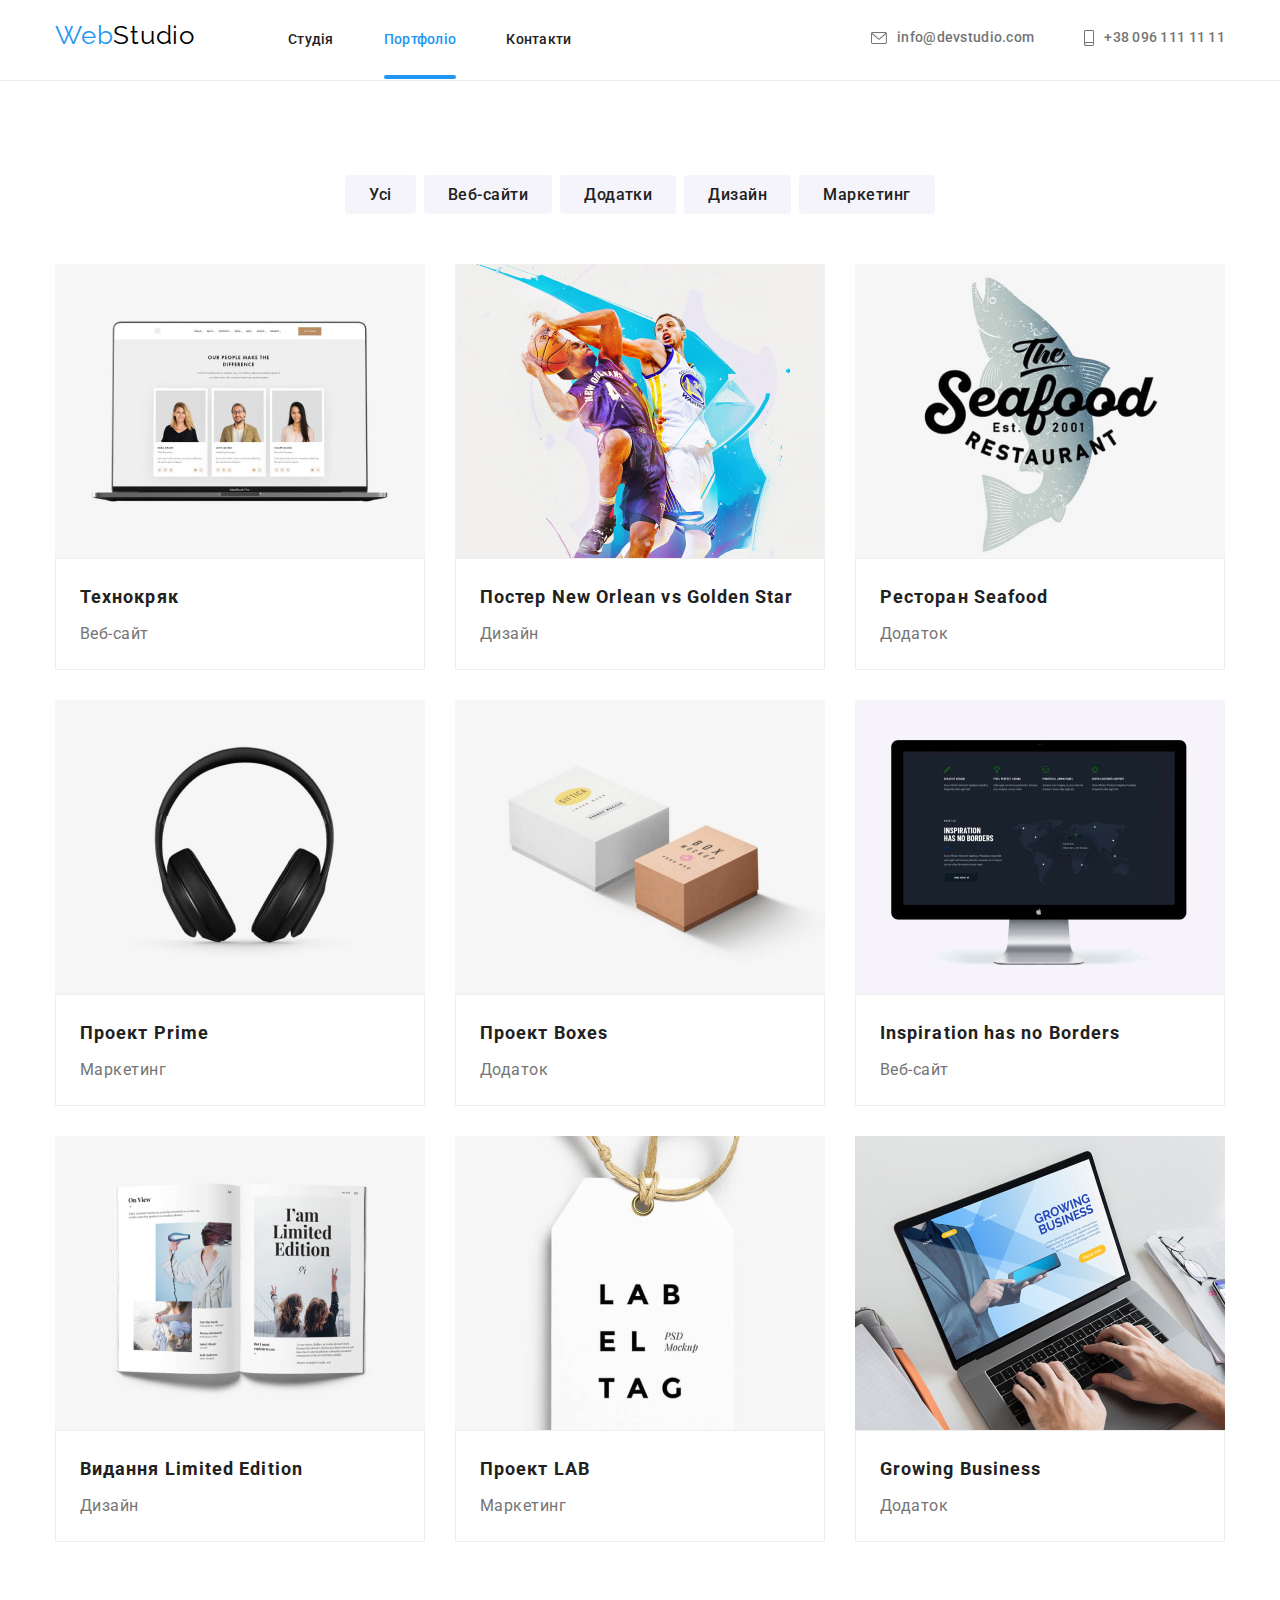
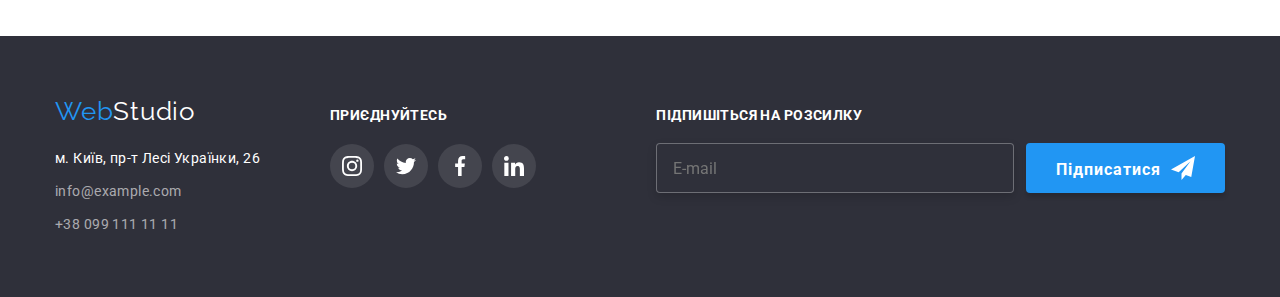
==== portfolio.html @ 4027544b "Added files" ====
<!DOCTYPE html>
<html lang="ru">
  <head>
    <meta charset="UTF-8" />
    <meta http-equiv="X-UA-Compatible" content="IE=edge" />
    <meta name="viewport" content="width=device-width, initial-scale=1.0" />
    <title>WebStudio</title>
    <link rel="preconnect" href="https://fonts.googleapis.com" />
    <link rel="preconnect" href="https://fonts.gstatic.com" crossorigin />
    <link
      href="https://fonts.googleapis.com/css2?family=Raleway:wght@700&family=Roboto:wght@400;500;700;900&display=swap"
      rel="stylesheet"
    />
    <link
      rel="stylesheet"
      href="https://cdnjs.cloudflare.com/ajax/libs/modern-normalize/1.1.0/modern-normalize.min.css"
    />
    <link rel="stylesheet" href="./css/styles.css" />
  </head>
  <body>
    <!-- Header-->
    <header class="header">
      <div class="container header-container">
        <nav class="nav">
          <a class="logo" lang="en" href="./index.html"
            ><span class="logo-accent">Web</span>Studio</a
          >
          <ul class="list nav-list">
            <li class="item">
              <a class="nav-link" href="./index.html">Студія</a>
            </li>
            <li class="item">
              <a
                class="nav-link current"
                href="./portfolio.html"
                title="Портфоліо"
                >Портфоліо</a
              >
            </li>
            <li class="item"><a class="nav-link" href="">Контакти</a></li>
          </ul>
          <ul class="list header-list">
            <li class="mail-item">
              <a class="mail-link" lang="en" href="mailto:info@devstudio.com">
                <svg class="mail-link-item" width="16" height="12">
                  <use href="./images/icons.svg#envelope"></use>
                </svg>
                info@devstudio.com</a
              >
            </li>
            <li class="item">
              <a class="tel-link" href="tel:+380961111111"
                ><svg class="tel-link-item" width="10" height="16">
                  <use href="./images/icons.svg#phone"></use>
                </svg>
                +38 096 111 11 11</a
              >
            </li>
          </ul>
        </nav>
      </div>
    </header>

    <!--Portfolio-->
    <main class="main">
      <h1 class="main-title visually-hidden">Портфоліо</h1>
      <section class="filter">
        <div class="container filter-buttons-container">
          <h2 class="filter-title visually-hidden">Фільтр</h2>
          <ul class="list filter-btn-list">
            <li class="filter-btn-item">
              <button class="filter-btn" type="button">Усі</button>
            </li>
            <li class="filter-btn-item">
              <button class="filter-btn" type="button">Веб-сайти</button>
            </li>
            <li class="filter-btn-item">
              <button class="filter-btn" type="button">Додатки</button>
            </li>
            <li class="filter-btn-item">
              <button class="filter-btn" type="button">Дизайн</button>
            </li>
            <li class="filter-btn-item">
              <button class="filter-btn" type="button">Маркетинг</button>
            </li>
          </ul>
        </div>
        <div class="container filter-items-container">
          <ul class="list filter-list">
            <li class="filter-item">
              <div class="filter-item-wrapper">
                <img
                  class="filter-img"
                  src="./images/portfolio-page/1-techno-crack.jpg"
                  alt="Технокряк-вебсайт"
                  width="370"
                  height="294">
                </img>
                <div class="filter-overlay">
                  <p class="filter-overlay-text">
                    Ресурс пропонує комплексні пропозиції з різним рівнем
                    функціоналу та сервісів. Все це дозволить відвідувачу
                    отримати вичерпні відомості про компанію чи приватну особу.
                  </p>
                </div>
              </div>
              <div class="poster-text">
                <h3 class="filter-item-title">Технокряк</h3>
                <p class="filter-text">Веб-сайт</p>
              </div>
            </li>
            <li class="filter-item">
              <div class="filter-item-wrapper">
              <img
                class="filter-img"
                src="./images/portfolio-page/2-basketball.jpg"
                alt="Постер баскетбол"
                width="370"
                height="294"
              />
               <div class="filter-overlay">
                  <p class="filter-overlay-text">
                    Ресурс пропонує комплексні пропозиції з різним рівнем
                    функціоналу та сервісів. Все це дозволить відвідувачу
                    отримати вичерпні відомості про компанію чи приватну особу.
                  </p>
                </div>
              </div>
              <div class="poster-text">
                <h3 class="filter-item-title">
                  Постер New Orlean vs Golden Star
                </h3>
                <p class="filter-text">Дизайн</p>
              </div>
            </li>
            <li class="filter-item"><div class="filter-item-wrapper">
              <img
                class="filter-img"
                src="./images/portfolio-page/3-seafood.jpg"
                alt="Логотип ресторану"
                width="370"
                height="294"
              />
 <div class="filter-overlay">
                  <p class="filter-overlay-text">
                    Ресурс пропонує комплексні пропозиції з різним рівнем
                    функціоналу та сервісів. Все це дозволить відвідувачу
                    отримати вичерпні відомості про компанію чи приватну особу.
                  </p>
                </div>
              </div>
              <div class="poster-text">
                <h3 class="filter-item-title">Ресторан Seafood</h3>
                <p class="filter-text">Додаток</p>
              </div>
            </li>
            <li class="filter-item"><div class="filter-item-wrapper">
              <img
                class="filter-img"
                src="./images/portfolio-page/4-headphones.jpg"
                alt="Маркетинговий проект Прайм"
                width="370"
                height="294"
              />
 <div class="filter-overlay">
                  <p class="filter-overlay-text">
                    Ресурс пропонує комплексні пропозиції з різним рівнем
                    функціоналу та сервісів. Все це дозволить відвідувачу
                    отримати вичерпні відомості про компанію чи приватну особу.
                  </p>
                </div>
              </div>
              <div class="poster-text">
                <h3 class="filter-item-title">Проект Prime</h3>
                <p class="filter-text">Маркетинг</p>
              </div>
            </li>
            <li class="filter-item"><div class="filter-item-wrapper">
              <img
                class="filter-img"
                src="./images/portfolio-page/5-boxes.jpg"
                alt="Проект Boxes"
                width="370"
                height="294"
              />
 <div class="filter-overlay">
                  <p class="filter-overlay-text">
                    Ресурс пропонує комплексні пропозиції з різним рівнем
                    функціоналу та сервісів. Все це дозволить відвідувачу
                    отримати вичерпні відомості про компанію чи приватну особу.
                  </p>
                </div>
              </div>
              <div class="poster-text">
                <h3 class="filter-item-title">Проект Boxes</h3>
                <p class="filter-text">Додаток</p>
              </div>
            </li>
            <li class="filter-item"><div class="filter-item-wrapper">
              <img
                class="filter-img"
                src="./images/portfolio-page/6-monitor.jpg"
                alt="Натхнення не має меж"
                width="370"
                height="294"
              />
 <div class="filter-overlay">
                  <p class="filter-overlay-text">
                    Ресурс пропонує комплексні пропозиції з різним рівнем
                    функціоналу та сервісів. Все це дозволить відвідувачу
                    отримати вичерпні відомості про компанію чи приватну особу.
                  </p>
                </div>
              </div>
              <div class="poster-text">
                <h3 class="filter-item-title">Inspiration has no Borders</h3>
                <p class="filter-text">Веб-сайт</p>
              </div>
            </li>
            <li class="filter-item"><div class="filter-item-wrapper">
              <img
                class="filter-img"
                src="./images/portfolio-page/7-book.jpg"
                alt="Видання Limited Edition"
                width="370"
                height="294"
              />
 <div class="filter-overlay">
                  <p class="filter-overlay-text">
                    Ресурс пропонує комплексні пропозиції з різним рівнем
                    функціоналу та сервісів. Все це дозволить відвідувачу
                    отримати вичерпні відомості про компанію чи приватну особу.
                  </p>
                </div>
              </div>
              <div class="poster-text">
                <h3 class="filter-item-title">Видання Limited Edition</h3>
                <p class="filter-text">Дизайн</p>
              </div>
            </li>
            <li class="filter-item"><div class="filter-item-wrapper">
              <img
                class="filter-img"
                src="./images/portfolio-page/8-lab.jpg"
                alt="Проект LAB"
                width="370"
                height="294"
              /><div class="filter-overlay">
                  <p class="filter-overlay-text">
                    Ресурс пропонує комплексні пропозиції з різним рівнем
                    функціоналу та сервісів. Все це дозволить відвідувачу
                    отримати вичерпні відомості про компанію чи приватну особу.
                  </p>
                </div>
              </div>
              <div class="poster-text">
                <h3 class="filter-item-title">Проект LAB</h3>
                <p class="filter-text">Маркетинг</p>
              </div>
            </li>
            <li class="filter-item"><div class="filter-item-wrapper">
              <img
                class="filter-img"
                src="./images/portfolio-page/9-laptop.jpg"
                alt="Додаток для розширення бізнесу"
                width="370"
                height="294"
              />
               <div class="filter-overlay">
                  <p class="filter-overlay-text">
                    Ресурс пропонує комплексні пропозиції з різним рівнем
                    функціоналу та сервісів. Все це дозволить відвідувачу
                    отримати вичерпні відомості про компанію чи приватну особу.
                  </p>
                </div>
              </div>
              <div class="poster-text">
                <h3 class="filter-item-title">Growing Business</h3>
                <p class="filter-text">Додаток</p>
              </div>
            </li>
          </ul>
        </div>
      </section>
    </main>

    <!--Footer-->
    <footer class="footer">
      <div class="container footer-container">
        <div class="footer-contacts">
          <a class="footer-logo" lang="en" href="./index.html"
            ><span class="footer-logo-accent">Web</span>Studio</a
          >
          <address class="footer-address">
            <ul class="list footer-list">
              <li class="footer-item">
                <a
                  class="footer-address-link"
                  href="https://goo.gl/maps/jKXVgSbBTKe5Grf27"
                  target="_blank"
                  >м. Київ, пр-т Лесі Українки, 26</a
                >
              </li>
              <li class="footer-item">
                <a
                  class="footer-mail-link"
                  lang="en"
                  href="mailto:info@example.com"
                  >info@example.com</a
                >
              </li>
              <li class="footer-item">
                <a class="footer-tel-link" href="tel:+380991111111"
                  >+38 099 111 11 11</a
                >
              </li>
            </ul>
          </address>
        </div>
        <div class="footer-icon-section">
          <h2 class="footer-icon-title">Приєднуйтесь</h2>
          <ul class="footer-icon-list">
            <li class="footer-icon-item">
              <a class="footer-icon-link" href="">
                <svg class="footer-icon" width="20" height="20">
                  <use href="./images/icons.svg#instagram"></use>
                </svg>
              </a>
            </li>
            <li class="footer-icon-item">
              <a class="footer-icon-link" href="">
                <svg class="footer-icon" width="20" height="20">
                  <use href="./images/icons.svg#twitter"></use>
                </svg>
              </a>
            </li>
            <li class="footer-icon-item">
              <a class="footer-icon-link" href="">
                <svg class="footer-icon" width="20" height="20">
                  <use href="./images/icons.svg#facebook"></use>
                </svg>
              </a>
            </li>
            <li class="footer-icon-item">
              <a class="footer-icon-link" href="">
                <svg class="footer-icon" width="20" height="20">
                  <use href="./images/icons.svg#linkedin"></use>
                </svg>
              </a>
            </li>
          </ul>
        </div>
        <div class="footer-subscription">
          <h2 class="footer-subscription-title">Підпишіться на розсилку</h2>
          <div class="footer-subscription-form">
            <label class="footer-subscription-label" for="user-email"></label>
            <input class="footer-subscription-input" type="email" name="user-email" id="user-email" placeholder="E-mail"/>
            <button class="footer-subscription-button" type="submit">Підписатися
              <svg class="footer-subscription-icon" width="24" height="24">
              <use href="./images/icons.svg#icon-send"/></svg>
            </button>
          </div>
        </div>
      </div>
    </footer>
  </body>
</html>
---- css/styles.css ----
/* Font-family: 'Roboto', 'Raleway', sans-serif. */

/* Colors
#2196F3 - Accent color (Blue);
#FFFFFF - White color;
#212121 - Black color;
#757575 - Main text (Light grey);
#E5E5E5 - Main Backgroung (White);
#2F303A - Secondary Background (Dark grey).
*/
:root {
  /* Fonts */
  --main-font: "Roboto", sans-serif;
  --secondary-font: "Raleway", sans-serif;
  /* Text colors */
  --main-text-color: #757575;
  --title-color: #212121;
  --accent-color: #2196f3;
  --white: #ffffff;
  --black: #000000;
  --border-color: #ececec;
  --icon-color: #AFB1B8;
  /* Background colors */
  --first-bg-color: #f5f4fa;
  --second-bg-color: #2f303a;
  --hero-bg-color: #C4C4C4;
  /* Animation */
  --main-animation: 250ms cubic-bezier(0.4, 0, 0.2, 1);
}
body {
  font-family: var(--main-font);
  font-size: 14px;
  line-height: 1.71;
  letter-spacing: 0.03em;
  color: var(--main-text-color);
  background-color: var(--white);
}
h1,
h2,
h3,
p,
ul {
  margin-top: 0;
  margin-bottom: 0;
  padding-left: 0;
}
.list {
  padding-left: 0;
  margin-top: 0;
  margin-top: 0;
  list-style: none;
}
.container {
  width: 1200px;
  align-items: center;
  padding-left: 15px;
  padding-right: 15px;
  margin-left: auto;
  margin-right: auto;
}
.visually-hidden {
  position: absolute;
  width: 1px;
  height: 1px;
  margin: -1px;
  border: 0;
  padding: 0;
  white-space: nowrap;
  clip: rect(0 0 0 0);
  overflow: hidden;
}

/* Header */
.header {
  background-color: var(--white);
  border-bottom: 1px solid var(--border-color);
}
.nav {
  display: flex;
  align-items: baseline;
}
.logo {
  margin-right: 93px;
  font-family: var(--secondary-font);
  font-size: 26px;
  line-height: 1.19;
  letter-spacing: 0.03em;
  text-decoration: none;
  color: var(--black);
}
.logo-accent {
  color: var(--accent-color);
}
.nav-list {
  display: flex;
}
.nav-list .item {
  margin-right: 50px;
  padding-top: 32px;
  padding-bottom: 32px;
}
.nav-list .item:last-child {
  margin-right: 0;
}
.nav .item {
  font-weight: 500;
  font-size: 14px;
  line-height: 1.14;
  letter-spacing: 0.02em;
}
.nav-link {
  text-decoration: none;
  color: var(--title-color);
  transition: var(--main-animation);
}
.nav-link[title] {
  color: var(--accent-color);
  text-decoration: none;
}
.nav-link:hover,
.nav-link:focus {
  color: var(--accent-color);
}
.nav-link.current {
  position: relative;
}
.nav-link.current::after {
  content: "";
  display: block;
  width: 100%;
  height: 4px;
  border-radius: 2px;
  bottom: -32px;
  background: currentColor;
  position: absolute;
}
.header-list {
  display: flex;
  margin-left: auto;
  font-weight: 500;
  font-size: 14px;
  line-height: 1.14;
  letter-spacing: 0.02em;
}
.header-list .mail-item {
  margin-right: 50px;
}
.header-list .item:last-child {
  margin-right: 0;
}
.list .header-list {
  display: flex;
  align-items: center;
}
.mail-link,
.tel-link {
  display: flex;
  align-items: center;
  text-decoration: none;
  color: var(--main-text-color);
  transition: var(--main-animation);
}
.mail-link-item,
.tel-link-item {
  margin-right: 10px;
  fill: currentColor;
}
.mail-link:hover,
.tel-link:hover,
.mail-link:focus,
.tel-link:focus {
  color: var(--accent-color);
}

/* Main */

/* Hero */
.hero {
  margin-left: auto;
  margin-right: auto;
  padding-top: 200px;
  padding-bottom: 200px;
  max-width: 1600px;
  text-align: center;
  background-image: linear-gradient(rgba(47, 48, 58, 0.4), rgba(47, 48, 58, 0.4)), url(../images/hero-background.jpg);
  background-color: var(--hero-bg-color);
  background-position: center;
  background-repeat: no-repeat;
  background-size: cover;
}
.title-hero {
  margin-bottom: 30px;
  margin-right: auto;
  margin-left: auto;
  width: 696px;
  font-weight: 900;
  font-size: 44px;
  line-height: 1.36;
  letter-spacing: 0.06em;
  text-transform: uppercase;
  color: var(--white);
}
.btn-hero {
  padding: 10px 32px 10px 32px;
  font-weight: 700;
  font-size: 16px;
  line-height: 1.88;
  letter-spacing: 0.06em;
  color: var(--white);
  background-color: var(--accent-color);
  box-shadow: 0px 4px 4px rgba(0, 0, 0, 0.15);
  border-color: transparent;
  border-radius: 4px;
  cursor: pointer;
}
.btn-hero:hover,
.btn-hero:focus {
  color: var(--white);
  background-color: var(--accent-color);
}

/* Advantages */
.advantage {
  padding-top: 94px;
  padding-bottom: 94px;
}
.advantage-list {
  display: flex;
}
.advantage-icon {
  display: flex;
  align-items: center;
  justify-content: center;
  width: 270px;
  height: 120px;
  margin-bottom: 30px;
  border-radius: 4px;
  background-color: var(--first-bg-color);
}
.advantage-item {
  width: 270px;
  margin-right: 30px;
}
.advantage-item:last-child {
  margin-right: 0;
}
.advantage-item-title {
  margin-bottom: 10px;
  font-size: 14px;
  line-height: 1.14;
  letter-spacing: 0.03em;
  text-transform: uppercase;
  color: var(--title-color);
}
.advantage-text {
  font-size: 14px;
  line-height: 1.71;
  letter-spacing: 0.03em;
  color: var(--main-text-color);
}

/* What we do */
.activity {
  padding-bottom: 94px;
}
.activity-title {
  text-align: center;
  margin-bottom: 50px;
  font-size: 36px;
  line-height: 1.17;
  letter-spacing: 0.03em;
  color: var(--title-color);
}
.activity-list {
  display: flex;
}
.activity-item {
  margin-right: 30px;
}
.activity-item:last-child {
  margin-right: 0;
}
.activity-item {
  position: relative;
  display: flex;
}
.activity-wrap {
  position: absolute;
  width: 100%;
  height: 70px;
  bottom: 0;
  background: rgba(47, 48, 58, 0.8);
}
.activity-img-title {
  display: flex;
  justify-content: center;
  font-weight: 700;
  font-size: 14px;
  line-height: 1.14;
  text-align: center;
  padding: 27px 0; 
  letter-spacing: 0.03em;
  text-transform: uppercase;
  color: var(--white);
}
/* Team */
.team {
  background-color: var(--first-bg-color);
  padding-top: 94px;
  padding-bottom: 94px;
}
.team-title {
  text-align: center;
  margin-bottom: 50px;
  font-size: 36px;
  line-height: 1.17;
  letter-spacing: 0.03em;
  color: var(--title-color);
}
.team-list {
  display: flex;
}
.team-item {
  list-style: none;
  margin-right: 30px;
  background-color: var(--white);
  box-shadow: 0px 1px 3px rgba(0, 0, 0, 0.12), 0px 1px 1px rgba(0, 0, 0, 0.14),
    0px 2px 1px rgba(0, 0, 0, 0.2);
  border-radius: 0px 0px 4px 4px;
}
.team-item:last-child {
  margin-right: 0;
}
.team-img {
  display: block;
  max-width: 100%;
  height: auto;
}
.team-form {
  padding: 30px 32px 30px 32px;
}
.team-member-name {
  margin-bottom: 10px;
  text-align: center;
  font-weight: 500;
  font-size: 16px;
  line-height: 1.19;
  letter-spacing: 0.03em;
  color: var(--title-color);
}
.team-text {
  text-align: center;
  font-size: 16px;
  line-height: 1.19;
  letter-spacing: 0.03em;
  color: var(--main-text-color);
  margin-bottom: 16px;
}
.team-icon-list {
  display: flex;
  list-style: none;
  gap: 10px;
}
.team-icon-item {
  width: 44px;
  height: 44px;
}
.team-icon-link {
  display: flex;
  align-items: center;
  justify-content: center;
  width: 100%;
  height: 100%;
  color: var(--icon-color);
  border-radius: 50%;
  transition: var(--main-animation); 
}
.team-icon {
  display: block;
  fill: currentColor;
  transition: var(--main-animation);
}
.team-icon-link:hover,
.team-icon-link:focus {
  background-color: var(--accent-color);
  width: 100%;
  height: 100%;
  border-radius: 50%;
}
.team-icon-link:hover .team-icon,
.team-icon-link:focus .team-icon {
  fill: var(--white);
}

/* Clients */
.clients {
  padding-top: 94px;
  padding-bottom: 94px;
  background-color: var(--);
}
.clients-title {
  font-weight: 700;
  font-size: 36px;
  line-height: 1.17;
  text-align: center;
  letter-spacing: 0.03em;
  color: var(--title-color);
  margin-bottom: 50px;
}
.clients-list {
  display: flex;
  justify-content: center;
  list-style: none;
  gap: 30px;
}
.clients-item {
  width: 170px;
  height: 92px;
}
.clients-link {
  display: flex;
  align-items: center;
  justify-content: center;
  width: 100%;
  height: 100%;
  fill: var(--icon-color);
  border: 1px solid #AFB1B8;
  border-radius: 4px;
  transition: var(--main-animation);
}
.clients-link:hover,
.clients-link:focus {
  border: 1px solid var(--accent-color);
  fill: var(--accent-color);
}

/* Footer */
.footer {
  padding-top: 60px;
  padding-bottom: 60px;
  background-color: var(--second-bg-color);
}
.footer-container {
 display: flex;
 align-items: baseline;
}
.footer-logo {
  display: block;
  margin-bottom: 20px;
  font-family: var(--secondary-font);
  font-size: 26px;
  line-height: 1.19;
  letter-spacing: 0.03em;
  text-decoration: none;
  color: var(--white);
}
.footer-logo-accent {
  color: var(--accent-color);
}
.footer-item {
  display: block;
  margin-bottom: 9px;
}
.footer-item:last-child {
  margin-bottom: 0;
}
.footer-address-link {
  font-style: normal;
  font-size: 14px;
  line-height: 1.71;
  letter-spacing: 0.03em;
  text-decoration: none;
  color: var(--white);
  transition: var(--main-animation);
}
.footer-mail-link,
.footer-tel-link {
  font-style: normal;
  font-size: 14px;
  line-height: 1.71;
  letter-spacing: 0.03em;
  text-decoration: none;
  color: rgba(255, 255, 255, 0.6);
  transition: var(--main-animation);
}
.footer-tel-link {
  padding-bottom: 0;
}
.footer-address-link:hover,
.footer-mail-link:hover,
.footer-tel-link:hover,
.footer-address-link:focus,
.footer-mail-link:focus,
.footer-tel-link:focus {
  color: var(--accent-color);
}
.footer-icon-section {
  margin-left: 70px;
}
.footer-icon-title {
  font-weight: 700;
  font-size: 14px;
  line-height: 1.14;
  letter-spacing: 0.03em;
  text-transform: uppercase;
  color: var(--white);
}
.footer-icon-list {
  display: flex;
  list-style: none;
  gap: 10px;
  margin-top: 20px;
}
.footer-icon-item {
  width: 44px;
  height: 44px;
}
.footer-icon-link {
  display: flex;
  align-items: center;
  justify-content: center;
  width: 100%;
  height: 100%;
  color: var(--white);
  background-color: rgba(255, 255, 255, 0.1);
  border-radius: 50%;
  transition: var(--main-animation);
}
.footer-icon {
  display: block;
  fill: currentColor;
}
.footer-icon-link:hover,
.footer-icon-link:focus {
  background-color: var(--accent-color);
  width: 100%;
  height: 100%;
  border-radius: 50%;
}
.footer-icon-link:hover .team-icon,
.footer-icon-link:focus .team-icon {
  fill: var(--white);
}
.footer-subscription {
  margin-left: auto;
}
.footer-subscription-title {
  margin-bottom: 20px;
  font-weight: 700;
  font-size: 14px;
  line-height: 16px;
  letter-spacing: 0.03em;
  text-transform: uppercase;
  color: var(--white);
}
.footer-subscription-form {
  display: flex;
  align-items: center;
  justify-content: center;
}
.footer-subscription-input {
  padding: 15px 16px;
  width: 358px;
  height: 50px;
  font-weight: 400;
  font-size: 16px;
  line-height: 1.25;
  color: var(--white);
  border: 1px solid rgba(255, 255, 255, 0.3);
  filter: drop-shadow(0px 4px 4px rgba(0, 0, 0, 0.15));
  border-radius: 4px;
  background-color: var(--second-bg-color);
}
.footer-subscription-input:focus {
  outline-color: 1px solid rgba(255, 255, 255, 0.3);
}
.footer-subscription-button {
  display: flex;
  margin-left: 12px;
  padding: 10px 28px;
  max-height: 50px;
  font-weight: 700;
  font-size: 16px;
  line-height: 1.87;
  letter-spacing: 0.06em;
  color: var(--white);
  background: var(--accent-color);
  box-shadow: 0px 4px 4px rgba(0, 0, 0, 0.15);
  border-color: transparent;
  border-radius: 4px;
  cursor: pointer;
}
.footer-subscription-label {
  display: flex;
  align-items: center;
  justify-content: center;
}
.footer-subscription-icon {
  margin-left: 10px;
  align-self: center;
  fill: var(--white);
}

/* Portfolio */

/* Filter buttons */
.filter {
  padding-top: 94px;
  padding-bottom: 94px;
}
.filter-btn-list {
  display: flex;
  justify-content: center;
  margin-bottom: 50px;
}
.filter-btn-item {
  margin-right: 8px;
}
.filter-btn-item:last-child {
  margin-right: 0;
}
.filter-btn {
  padding: 6px 22px 6px 22px;
  font-family: var(--main-font);
  font-weight: 500;
  font-size: 16px;
  line-height: 1.44;
  text-align: center;
  letter-spacing: 0.03em;
  color: var(--title-color);
  background: var(--first-bg-color);
  border-radius: 4px;
  border-color: transparent;
  cursor: pointer;
  transition: var(--main-animation);
}
.filter-btn:hover,
.filter-btn:focus {
  color: var(--white);
  background-color: var(--accent-color);
  box-shadow: 0px 3px 1px rgba(0, 0, 0, 0.1), 0px 1px 2px rgba(0, 0, 0, 0.08),
    0px 2px 2px rgba(0, 0, 0, 0.12);
  border-radius: 4px;
}

/* Filter items */
.filter-list {
  display: flex;
  flex-wrap: wrap;
  gap: 30px;
}
.filter-item {
  transition: var(--main-animation);
}
.filter-item:hover {
  box-shadow: 0px 1px 1px rgba(0, 0, 0, 0.12), 0px 4px 4px rgba(0, 0, 0, 0.06), 1px 4px 6px rgba(0, 0, 0, 0.16);
}
.filter-img {
  display: flex;
  max-width: 100%;
  height: auto;
}
.filter-item-wrapper {
position: relative;
display: flex;
overflow: hidden;
}
.filter-item-wrapper:hover .filter-overlay {
transform: translateY(0);
}
.filter-overlay {
position: absolute;
display: flex;
padding: 63px 24px;
width: 100%;
height: 100%;
background: rgba(33, 150, 243, 0.9);
transform: translatey(100%);
transition: var(--main-animation);

}
.filter-overlay > p {
  max-width: 322px;
  max-height: 168px;
  font-size: 18px;
  line-height: 1.56;
  letter-spacing: 0.03em; 
  color: var(--white);
}
.poster-text {
  padding: 20px 24px 20px 24px;
  border: 1px solid #EEEEEE;
}
.filter-item-title {
  margin-bottom: 4px;
  font-size: 18px;
  line-height: 2;
  letter-spacing: 0.06em;
  color: var(--title-color);
}
.filter-text {
  font-size: 16px;
  line-height: 1.88;
  letter-spacing: 0.03em;
  color: var(--main-text-color);
}

/* Modal */

.backdrop {
  position: fixed;
  top: 0;
  left: 0;
  width: 100%;
  height: 100%;
  background: rgba(0, 0, 0, 0.2);
  transition: opacity 250ms cubic-bezier(0.4, 0, 0.2, 1), visibility 250ms cubic-bezier(0.4, 0, 0.2, 1);
}
.backdrop.is-hidden {
 visibility: hidden;
 opacity: 0;
 pointer-events: none;
}
.modal {
  position: absolute;
  top: 50%;
  left: 50%;
  transform: translate(-50%, -50%);
  padding: 40px;
  width: 528px;
  max-height: 581px;
  background: var(--white);
  box-shadow: 0px 1px 3px rgba(0, 0, 0, 0.12), 0px 1px 1px rgba(0, 0, 0, 0.14), 0px 2px 1px rgba(0, 0, 0, 0.2);
  border-radius: 4px;
}
.modal-close-btn {
  position: absolute;
  display: flex;
  align-items: center;
  justify-content: center;
  top: 8px;
  right: 8px;
  width: 30px;
  height: 30px;
  color: var(--white);
  background: var(--white);
  border: 1px solid rgba(0, 0, 0, 0.1);
  border-radius: 50%;
  cursor: pointer;
}
.modal-close {
  fill: var(--black);
  transition: var(--main-animation);
}
.modal-close:hover {
  fill: var(--accent-color);
}
.form-title {
  text-align: center;
  font-weight: 700;
  font-size: 20px;
  line-height: 1.15;
  letter-spacing: 0.03em;
  color: var(--title-color);
}
.input-wrap {
  position: relative;
  margin-bottom: 10px;
}
.form-label {
  font-weight: 400;
  font-size: 12px;
  line-height: 1.17;
  letter-spacing: 0.01em;
  color: var(--main-text-color);
}
.form-input {
  padding: 12px 42px;
  width: 100%;
  height: 40px;
  border: 1px solid rgba(33, 33, 33, 0.2);
  border-radius: 4px;
  cursor: pointer;
  transition: var(--main-animation);
}
.input-icon {
  position: absolute;
  top: 50%;
  left: 12px;
  transform: translatey(-50%);
  transition: var(--main-animation);
}
.form-input:focus {
  outline-color: var(--accent-color);
}
.form-input:focus + .input-icon {
  fill: var(--accent-color);
}
.form-textarea {
  padding: 12px 16px;
  resize: none;
  width: 100%;
  height: 120px;
  border: 1px solid rgba(33, 33, 33, 0.2);
  border-radius: 4px;
  transition: var(--main-animation);
}
.form-textarea::placeholder {
  font-size: 12px;
  line-height: 1.17;
  letter-spacing: 0.01em;
  color: rgba(117, 117, 117, 0.5);
}
.form-textarea:focus {
  outline-color: var(--accent-color);
}
.textarea-wrap {
  margin-bottom: 20px;
}
.check-text span {
  display: flex;
  align-items: center;
  width: 16px;
  height: 15px;
  border: 2px solid var(--title-color);
  border-radius: 2px;
  margin-right: 7px;
  transition: 250ms cubic-bezier(0.4, 0, 0.2, 1);
}
.check-icon {
  fill: transparent;
}
.modal-checkbox:checked + .check-text span {
  background-color: var(--accent-color);
  border: none;
}
.modal-checkbox:checked + .check-text .check-icon {
  fill: var(--white);
}
.check-wrap {
  display: flex;
  align-items: center;
  justify-content: center;
  margin-bottom: 30px;
}
.check-text {
  display: flex;
  align-items: center;
  justify-content: center;
  font-weight: 400;
  font-size: 14px;
  line-height: 1.71;
  letter-spacing: 0.03em;
  color: var(--main-text-color);
}
.check-link {
  position: relative;
  margin-left: 4px;
  text-decoration: none;
  font-weight: 400;
  font-size: 14px;
  line-height: 1.71;
  letter-spacing: 0.03em;
  color: var(--accent-color);
}
.check-link::after {
  position: absolute;
  content: "";
  display: block;
  width: 100%;
  height: 1px;
  bottom: 5px;
  background: currentColor;
}
.form-btn {
  display: block;
  margin-left: auto;
  margin-right: auto;
  padding: 10px 52px;
  font-weight: 700;
  font-size: 16px;
  line-height: 30px;
  letter-spacing: 0.06em;
  color: var(--white);
  background-color: var(--accent-color);
  box-shadow: 0px 4px 4px rgba(0, 0, 0, 0.15);
  border-radius: 4px;
  border-color: transparent;
  cursor: pointer;
}
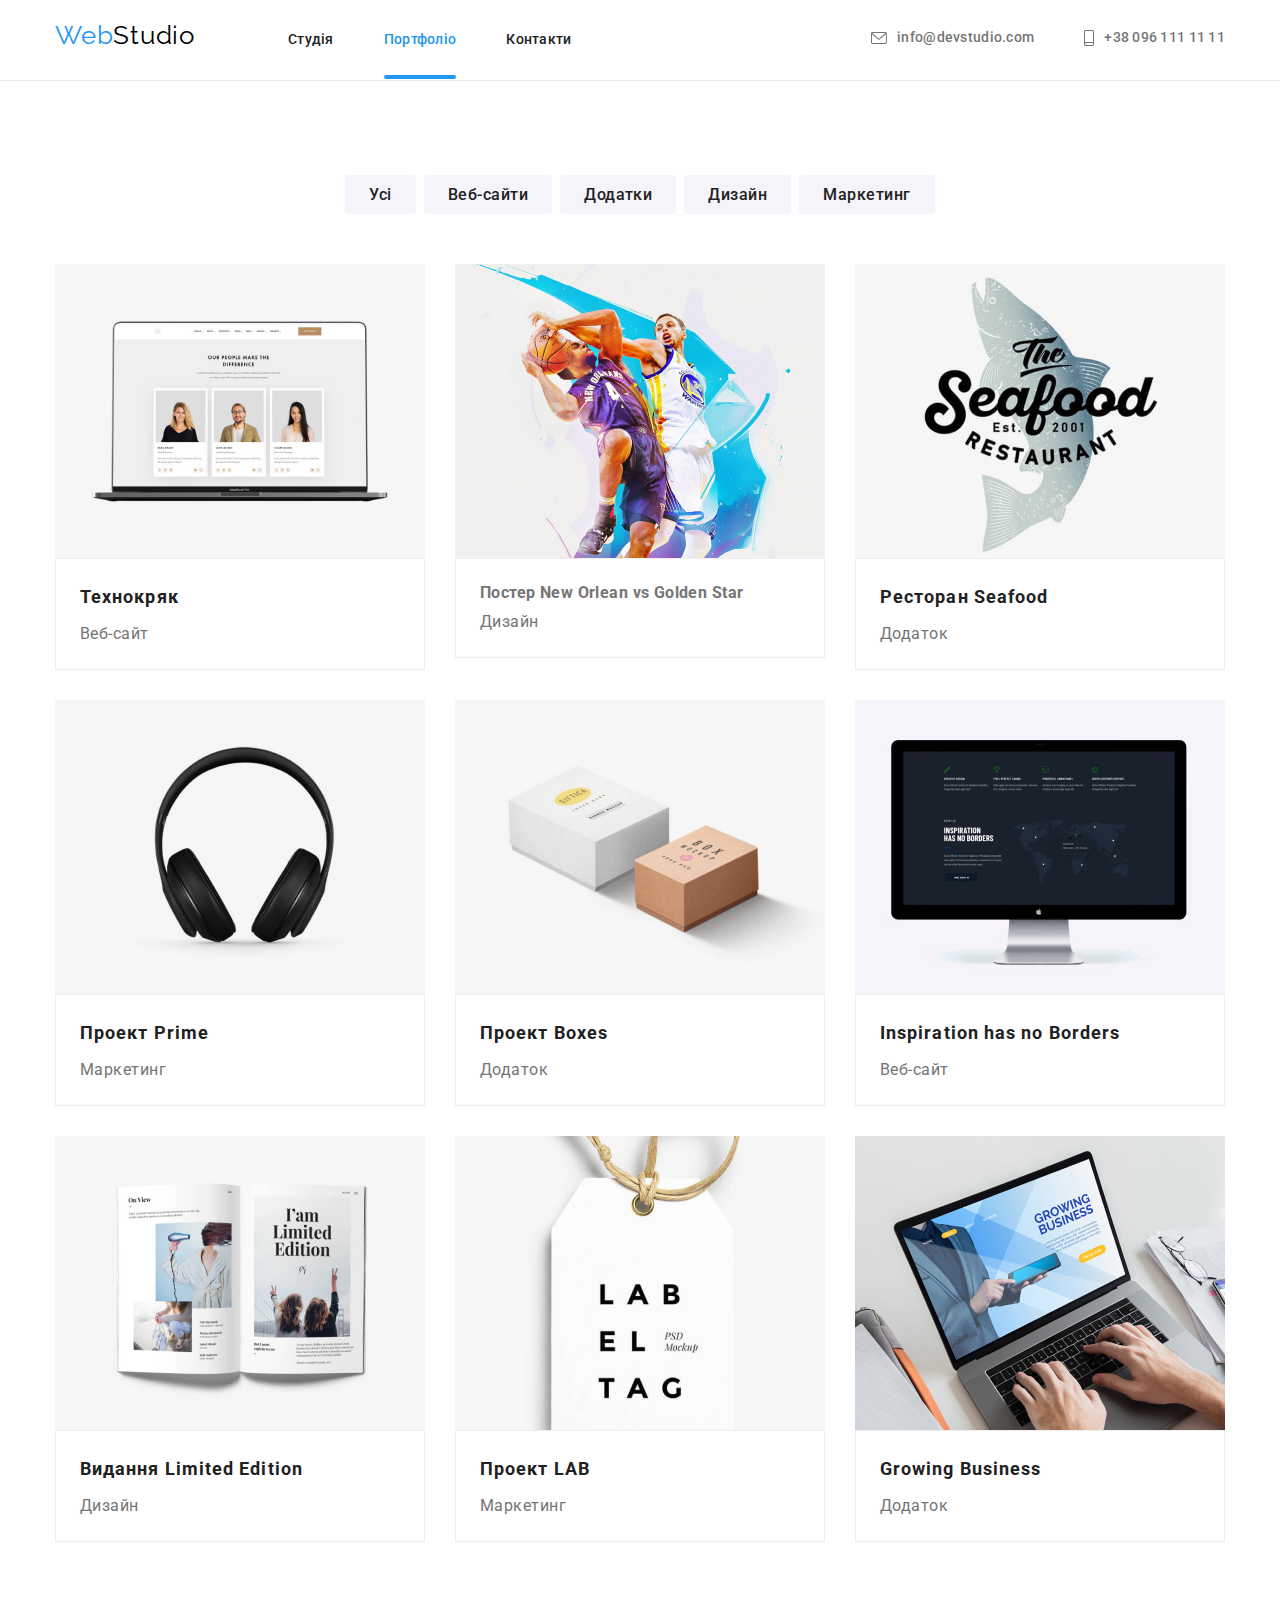
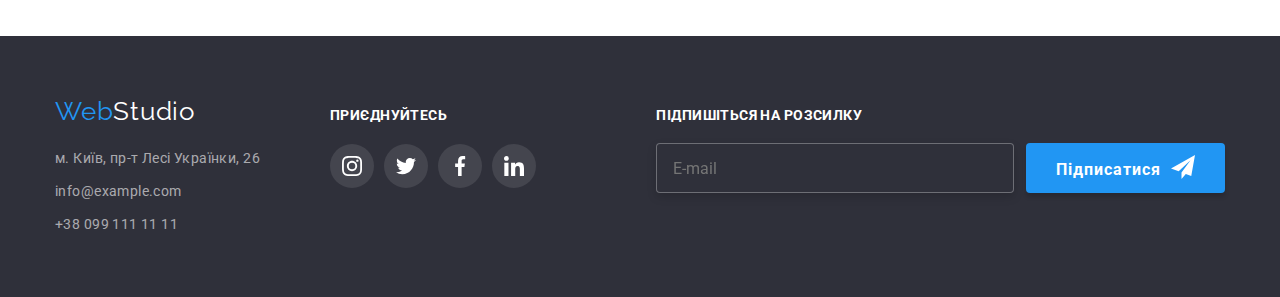
==== commit 226c517f: "1st-part-bem" ====
--- a/portfolio.html
+++ b/portfolio.html
@@ -20,41 +20,35 @@
   <body>
     <!-- Header-->
     <header class="header">
-      <div class="container header-container">
+      <div class="header__container container">
         <nav class="nav">
-          <a class="logo" lang="en" href="./index.html"
-            ><span class="logo-accent">Web</span>Studio</a
+          <a class="nav__logo" lang="en" href="./index.html"
+            ><span class="nav__logo-text">Web</span>Studio</a
           >
-          <ul class="list nav-list">
-            <li class="item">
-              <a class="nav-link" href="./index.html">Студія</a>
-            </li>
-            <li class="item">
-              <a
-                class="nav-link current"
-                href="./portfolio.html"
-                title="Портфоліо"
-                >Портфоліо</a
-              >
-            </li>
-            <li class="item"><a class="nav-link" href="">Контакти</a></li>
-          </ul>
-          <ul class="list header-list">
-            <li class="mail-item">
-              <a class="mail-link" lang="en" href="mailto:info@devstudio.com">
-                <svg class="mail-link-item" width="16" height="12">
+          <ul class="nav-list list">
+            <li class="nav-list__item">
+              <a class="nav-list__link" href="./index.html">Студія</a>
+            </li>
+            <li class="nav-list__item">
+              <a class="nav-list__link nav-list__link--current" href="./portfolio.html" title="Портфоліо">Портфоліо</a>
+            </li>
+            <li class="nav-list__item">
+              <a class="nav-list__link" href="">Контакти</a></li>
+          </ul>
+          <ul class="header-list list">
+            <li class="header-list__item">
+              <a class="header-list__link" lang="en" href="mailto:info@devstudio.com">
+                <svg class="header-list__icon" width="16" height="12">
                   <use href="./images/icons.svg#envelope"></use>
                 </svg>
-                info@devstudio.com</a
-              >
-            </li>
-            <li class="item">
-              <a class="tel-link" href="tel:+380961111111"
-                ><svg class="tel-link-item" width="10" height="16">
+                info@devstudio.com</a>
+            </li>
+            <li class="header-list__item">
+              <a class="header-list__link" href="tel:+380961111111"
+                ><svg class="header-list__icon" width="10" height="16">
                   <use href="./images/icons.svg#phone"></use>
                 </svg>
-                +38 096 111 11 11</a
-              >
+                +38 096 111 11 11</a>
             </li>
           </ul>
         </nav>
@@ -62,221 +56,204 @@
     </header>
 
     <!--Portfolio-->
-    <main class="main">
-      <h1 class="main-title visually-hidden">Портфоліо</h1>
+    <main>
+      <h1 class="visually-hidden">Портфоліо</h1>
       <section class="filter">
-        <div class="container filter-buttons-container">
-          <h2 class="filter-title visually-hidden">Фільтр</h2>
-          <ul class="list filter-btn-list">
-            <li class="filter-btn-item">
-              <button class="filter-btn" type="button">Усі</button>
-            </li>
-            <li class="filter-btn-item">
-              <button class="filter-btn" type="button">Веб-сайти</button>
-            </li>
-            <li class="filter-btn-item">
-              <button class="filter-btn" type="button">Додатки</button>
-            </li>
-            <li class="filter-btn-item">
-              <button class="filter-btn" type="button">Дизайн</button>
-            </li>
-            <li class="filter-btn-item">
-              <button class="filter-btn" type="button">Маркетинг</button>
-            </li>
-          </ul>
-        </div>
-        <div class="container filter-items-container">
-          <ul class="list filter-list">
-            <li class="filter-item">
-              <div class="filter-item-wrapper">
+        <div class="filter__container container">
+          <h2 class="visually-hidden">Фільтр</h2>
+          <ul class="filter-btn-list list">
+            <li class="filter-btn-list__item">
+              <button class="filter-btn-list__btn" type="button">Усі</button>
+            </li>
+            <li class="filter-btn-list__item">
+              <button class="filter-btn-list__btn" type="button">Веб-сайти</button>
+            </li>
+            <li class="filter-btn-list__item">
+              <button class="filter-btn-list__btn" type="button">Додатки</button>
+            </li>
+            <li class="filter-btn-list__item">
+              <button class="filter-btn-list__btn" type="button">Дизайн</button>
+            </li>
+            <li class="filter-btn-list__item">
+              <button class="filter-btn-list__btn" type="button">Маркетинг</button>
+            </li>
+          </ul>
+        </div>
+        <div class="filter__container container">
+          <ul class="filter-item-list list">
+            <li class="filter-item-list__item">
+              <div class="filter-item-list__wrapper">
                 <img
-                  class="filter-img"
+                  class="filter-item-list__img"
                   src="./images/portfolio-page/1-techno-crack.jpg"
                   alt="Технокряк-вебсайт"
                   width="370"
                   height="294">
                 </img>
-                <div class="filter-overlay">
-                  <p class="filter-overlay-text">
-                    Ресурс пропонує комплексні пропозиції з різним рівнем
-                    функціоналу та сервісів. Все це дозволить відвідувачу
-                    отримати вичерпні відомості про компанію чи приватну особу.
-                  </p>
-                </div>
-              </div>
-              <div class="poster-text">
-                <h3 class="filter-item-title">Технокряк</h3>
-                <p class="filter-text">Веб-сайт</p>
-              </div>
-            </li>
-            <li class="filter-item">
-              <div class="filter-item-wrapper">
-              <img
-                class="filter-img"
+                <div class="filter-item-list__overlay">
+                  <p class="filter-item-list__overlay-text">
+                    Ресурс пропонує комплексні пропозиції з різним рівнем
+                    функціоналу та сервісів. Все це дозволить відвідувачу
+                    отримати вичерпні відомості про компанію чи приватну особу.</p>
+                </div>
+              </div>
+              <div class="filter-item-list__poster-text">
+                <h3 class="filter-item-list__title">Технокряк</h3>
+                <p class="filter-item-list__text">Веб-сайт</p>
+              </div>
+            </li>
+            <li class="filter-item-list__item">
+              <div class="filter-item-list__wrapper">
+              <img
+                class="filter-item-list__img"
                 src="./images/portfolio-page/2-basketball.jpg"
                 alt="Постер баскетбол"
                 width="370"
-                height="294"
-              />
-               <div class="filter-overlay">
-                  <p class="filter-overlay-text">
-                    Ресурс пропонує комплексні пропозиції з різним рівнем
-                    функціоналу та сервісів. Все це дозволить відвідувачу
-                    отримати вичерпні відомості про компанію чи приватну особу.
-                  </p>
-                </div>
-              </div>
-              <div class="poster-text">
-                <h3 class="filter-item-title">
-                  Постер New Orlean vs Golden Star
-                </h3>
-                <p class="filter-text">Дизайн</p>
-              </div>
-            </li>
-            <li class="filter-item"><div class="filter-item-wrapper">
-              <img
-                class="filter-img"
+                height="294"/>
+                <div class="filter-item-list__overlay">
+                  <p class="filter-item-list__overlay-text">
+                    Ресурс пропонує комплексні пропозиції з різним рівнем
+                    функціоналу та сервісів. Все це дозволить відвідувачу
+                    отримати вичерпні відомості про компанію чи приватну особу.</p>
+                </div>
+              </div>
+              <div class="filter-item-list__poster-text">
+                <h3 class="filter-item-title">Постер New Orlean vs Golden Star</h3>
+                <p class="filter-item-list__text">Дизайн</p>
+              </div>
+            </li>
+            <li class="filter-item-list__item">
+              <div class="filter-item-list__wrapper">
+              <img
+                class="filter-item-list__img"
                 src="./images/portfolio-page/3-seafood.jpg"
                 alt="Логотип ресторану"
                 width="370"
-                height="294"
-              />
- <div class="filter-overlay">
-                  <p class="filter-overlay-text">
-                    Ресурс пропонує комплексні пропозиції з різним рівнем
-                    функціоналу та сервісів. Все це дозволить відвідувачу
-                    отримати вичерпні відомості про компанію чи приватну особу.
-                  </p>
-                </div>
-              </div>
-              <div class="poster-text">
-                <h3 class="filter-item-title">Ресторан Seafood</h3>
-                <p class="filter-text">Додаток</p>
-              </div>
-            </li>
-            <li class="filter-item"><div class="filter-item-wrapper">
-              <img
-                class="filter-img"
+                height="294"/>
+               <div class="filter-item-list__overlay">
+                  <p class="filter-item-list__overlay-text">
+                    Ресурс пропонує комплексні пропозиції з різним рівнем
+                    функціоналу та сервісів. Все це дозволить відвідувачу
+                    отримати вичерпні відомості про компанію чи приватну особу.</p>
+                </div>
+              </div>
+              <div class="filter-item-list__poster-text">
+                <h3 class="filter-item-list__title">Ресторан Seafood</h3>
+                <p class="filter-item-list__text">Додаток</p>
+              </div>
+            </li>
+            <li class="filter-item-list__item"><div class="filter-item-list__wrapper">
+              <img
+                class="filter-item-list__img"
                 src="./images/portfolio-page/4-headphones.jpg"
                 alt="Маркетинговий проект Прайм"
                 width="370"
-                height="294"
-              />
- <div class="filter-overlay">
-                  <p class="filter-overlay-text">
-                    Ресурс пропонує комплексні пропозиції з різним рівнем
-                    функціоналу та сервісів. Все це дозволить відвідувачу
-                    отримати вичерпні відомості про компанію чи приватну особу.
-                  </p>
-                </div>
-              </div>
-              <div class="poster-text">
-                <h3 class="filter-item-title">Проект Prime</h3>
-                <p class="filter-text">Маркетинг</p>
-              </div>
-            </li>
-            <li class="filter-item"><div class="filter-item-wrapper">
-              <img
-                class="filter-img"
+                height="294"/>
+               <div class="filter-item-list__overlay">
+                  <p class="filter-item-list__overlay-text">
+                    Ресурс пропонує комплексні пропозиції з різним рівнем
+                    функціоналу та сервісів. Все це дозволить відвідувачу
+                    отримати вичерпні відомості про компанію чи приватну особу.</p>
+                </div>
+              </div>
+              <div class="filter-item-list__poster-text">
+                <h3 class="filter-item-list__title">Проект Prime</h3>
+                <p class="filter-item-list__text">Маркетинг</p>
+              </div>
+            </li>
+            <li class="filter-item-list__item"><div class="filter-item-list__wrapper">
+              <img
+                class="filter-item-list__img"
                 src="./images/portfolio-page/5-boxes.jpg"
                 alt="Проект Boxes"
                 width="370"
-                height="294"
-              />
- <div class="filter-overlay">
-                  <p class="filter-overlay-text">
-                    Ресурс пропонує комплексні пропозиції з різним рівнем
-                    функціоналу та сервісів. Все це дозволить відвідувачу
-                    отримати вичерпні відомості про компанію чи приватну особу.
-                  </p>
-                </div>
-              </div>
-              <div class="poster-text">
-                <h3 class="filter-item-title">Проект Boxes</h3>
-                <p class="filter-text">Додаток</p>
-              </div>
-            </li>
-            <li class="filter-item"><div class="filter-item-wrapper">
-              <img
-                class="filter-img"
+                height="294"/>
+                <div class="filter-item-list__overlay">
+                  <p class="filter-item-list__overlay-text">
+                    Ресурс пропонує комплексні пропозиції з різним рівнем
+                    функціоналу та сервісів. Все це дозволить відвідувачу
+                    отримати вичерпні відомості про компанію чи приватну особу.</p>
+                </div>
+              </div>
+              <div class="filter-item-list__poster-text">
+                <h3 class="filter-item-list__title">Проект Boxes</h3>
+                <p class="filter-item-list__text">Додаток</p>
+              </div>
+            </li>
+            <li class="filter-item-list__item"><div class="filter-item-list__wrapper">
+              <img
+                class="filter-item-list__img"
                 src="./images/portfolio-page/6-monitor.jpg"
                 alt="Натхнення не має меж"
                 width="370"
-                height="294"
-              />
- <div class="filter-overlay">
-                  <p class="filter-overlay-text">
-                    Ресурс пропонує комплексні пропозиції з різним рівнем
-                    функціоналу та сервісів. Все це дозволить відвідувачу
-                    отримати вичерпні відомості про компанію чи приватну особу.
-                  </p>
-                </div>
-              </div>
-              <div class="poster-text">
-                <h3 class="filter-item-title">Inspiration has no Borders</h3>
-                <p class="filter-text">Веб-сайт</p>
-              </div>
-            </li>
-            <li class="filter-item"><div class="filter-item-wrapper">
-              <img
-                class="filter-img"
+                height="294"/>
+                <div class="filter-item-list__overlay">
+                  <p class="filter-item-list__overlay-text">
+                    Ресурс пропонує комплексні пропозиції з різним рівнем
+                    функціоналу та сервісів. Все це дозволить відвідувачу
+                    отримати вичерпні відомості про компанію чи приватну особу.</p>
+                </div>
+              </div>
+              <div class="filter-item-list__poster-text">
+                <h3 class="filter-item-list__title">Inspiration has no Borders</h3>
+                <p class="filter-item-list__text">Веб-сайт</p>
+              </div>
+            </li>
+            <li class="filter-item-list__item"><div class="filter-item-list__wrapper">
+              <img
+                class="filter-item-list__img"
                 src="./images/portfolio-page/7-book.jpg"
                 alt="Видання Limited Edition"
                 width="370"
-                height="294"
-              />
- <div class="filter-overlay">
-                  <p class="filter-overlay-text">
-                    Ресурс пропонує комплексні пропозиції з різним рівнем
-                    функціоналу та сервісів. Все це дозволить відвідувачу
-                    отримати вичерпні відомості про компанію чи приватну особу.
-                  </p>
-                </div>
-              </div>
-              <div class="poster-text">
-                <h3 class="filter-item-title">Видання Limited Edition</h3>
-                <p class="filter-text">Дизайн</p>
-              </div>
-            </li>
-            <li class="filter-item"><div class="filter-item-wrapper">
-              <img
-                class="filter-img"
+                height="294"/>
+               <div class="filter-item-list__overlay">
+                  <p class="filter-item-list__overlay-text">
+                    Ресурс пропонує комплексні пропозиції з різним рівнем
+                    функціоналу та сервісів. Все це дозволить відвідувачу
+                    отримати вичерпні відомості про компанію чи приватну особу.</p>
+                </div>
+              </div>
+              <div class="filter-item-list__poster-text">
+                <h3 class="filter-item-list__title">Видання Limited Edition</h3>
+                <p class="filter-item-list__text">Дизайн</p>
+              </div>
+            </li>
+            <li class="filter-item-list__item"><div class="filter-item-list__wrapper">
+              <img
+                class="filter-item-list__img"
                 src="./images/portfolio-page/8-lab.jpg"
                 alt="Проект LAB"
                 width="370"
-                height="294"
-              /><div class="filter-overlay">
-                  <p class="filter-overlay-text">
-                    Ресурс пропонує комплексні пропозиції з різним рівнем
-                    функціоналу та сервісів. Все це дозволить відвідувачу
-                    отримати вичерпні відомості про компанію чи приватну особу.
-                  </p>
-                </div>
-              </div>
-              <div class="poster-text">
-                <h3 class="filter-item-title">Проект LAB</h3>
-                <p class="filter-text">Маркетинг</p>
-              </div>
-            </li>
-            <li class="filter-item"><div class="filter-item-wrapper">
-              <img
-                class="filter-img"
+                height="294"/>
+                <div class="filter-item-list__overlay">
+                  <p class="filter-item-list__overlay-text">
+                    Ресурс пропонує комплексні пропозиції з різним рівнем
+                    функціоналу та сервісів. Все це дозволить відвідувачу
+                    отримати вичерпні відомості про компанію чи приватну особу.</p>
+                </div>
+              </div>
+              <div class="filter-item-list__poster-text">
+                <h3 class="filter-item-list__title">Проект LAB</h3>
+                <p class="filter-item-list__text">Маркетинг</p>
+              </div>
+            </li>
+            <li class="filter-item-list__item"><div class="filter-item-list__wrapper">
+              <img
+                class="filter-item-list__img"
                 src="./images/portfolio-page/9-laptop.jpg"
                 alt="Додаток для розширення бізнесу"
                 width="370"
-                height="294"
-              />
-               <div class="filter-overlay">
-                  <p class="filter-overlay-text">
-                    Ресурс пропонує комплексні пропозиції з різним рівнем
-                    функціоналу та сервісів. Все це дозволить відвідувачу
-                    отримати вичерпні відомості про компанію чи приватну особу.
-                  </p>
-                </div>
-              </div>
-              <div class="poster-text">
-                <h3 class="filter-item-title">Growing Business</h3>
-                <p class="filter-text">Додаток</p>
+                height="294"/>
+               <div class="filter-item-list__overlay">
+                  <p class="filter-item-list__overlay-text">
+                    Ресурс пропонує комплексні пропозиції з різним рівнем
+                    функціоналу та сервісів. Все це дозволить відвідувачу
+                    отримати вичерпні відомості про компанію чи приватну особу.</p>
+                </div>
+              </div>
+              <div class="filter-item-list__poster-text">
+                <h3 class="filter-item-list__title">Growing Business</h3>
+                <p class="filter-item-list__text">Додаток</p>
               </div>
             </li>
           </ul>
@@ -286,64 +263,64 @@
 
     <!--Footer-->
     <footer class="footer">
-      <div class="container footer-container">
+      <div class="footer__container container">
         <div class="footer-contacts">
-          <a class="footer-logo" lang="en" href="./index.html"
-            ><span class="footer-logo-accent">Web</span>Studio</a
+          <a class="footer-contacts__logo" lang="en" href="./index.html"
+            ><span class="footer-contacts__text">Web</span>Studio</a
           >
           <address class="footer-address">
-            <ul class="list footer-list">
-              <li class="footer-item">
+            <ul class="footer-address__list list">
+              <li class="footer-address__item">
                 <a
-                  class="footer-address-link"
+                  class="footer-address__link"
                   href="https://goo.gl/maps/jKXVgSbBTKe5Grf27"
                   target="_blank"
                   >м. Київ, пр-т Лесі Українки, 26</a
                 >
               </li>
-              <li class="footer-item">
+              <li class="footer-address__item">
                 <a
-                  class="footer-mail-link"
+                  class="footer-address__link"
                   lang="en"
                   href="mailto:info@example.com"
                   >info@example.com</a
                 >
               </li>
-              <li class="footer-item">
-                <a class="footer-tel-link" href="tel:+380991111111"
+              <li class="footer-address__item">
+                <a class="footer-address__link" href="tel:+380991111111"
                   >+38 099 111 11 11</a
                 >
               </li>
             </ul>
           </address>
         </div>
-        <div class="footer-icon-section">
-          <h2 class="footer-icon-title">Приєднуйтесь</h2>
-          <ul class="footer-icon-list">
-            <li class="footer-icon-item">
-              <a class="footer-icon-link" href="">
-                <svg class="footer-icon" width="20" height="20">
+        <div class="footer-icons">
+          <h2 class="footer-icons__title">Приєднуйтесь</h2>
+          <ul class="footer-icons__list">
+            <li class="footer-icons__item">
+              <a class="footer-icons__link" href="">
+                <svg class="footer-icons__icon" width="20" height="20">
                   <use href="./images/icons.svg#instagram"></use>
                 </svg>
               </a>
             </li>
-            <li class="footer-icon-item">
-              <a class="footer-icon-link" href="">
-                <svg class="footer-icon" width="20" height="20">
+            <li class="footer-icons__item">
+              <a class="footer-icons__link" href="">
+                <svg class="footer-icons__icon" width="20" height="20">
                   <use href="./images/icons.svg#twitter"></use>
                 </svg>
               </a>
             </li>
-            <li class="footer-icon-item">
-              <a class="footer-icon-link" href="">
-                <svg class="footer-icon" width="20" height="20">
+            <li class="footer-icons__item">
+              <a class="footer-icons__link" href="">
+                <svg class="footer-icons__icon" width="20" height="20">
                   <use href="./images/icons.svg#facebook"></use>
                 </svg>
               </a>
             </li>
-            <li class="footer-icon-item">
-              <a class="footer-icon-link" href="">
-                <svg class="footer-icon" width="20" height="20">
+            <li class="footer-icons__item">
+              <a class="footer-icons__link" href="">
+                <svg class="footer-icons__icon" width="20" height="20">
                   <use href="./images/icons.svg#linkedin"></use>
                 </svg>
               </a>
@@ -351,14 +328,13 @@
           </ul>
         </div>
         <div class="footer-subscription">
-          <h2 class="footer-subscription-title">Підпишіться на розсилку</h2>
-          <div class="footer-subscription-form">
-            <label class="footer-subscription-label" for="user-email"></label>
-            <input class="footer-subscription-input" type="email" name="user-email" id="user-email" placeholder="E-mail"/>
-            <button class="footer-subscription-button" type="submit">Підписатися
-              <svg class="footer-subscription-icon" width="24" height="24">
-              <use href="./images/icons.svg#icon-send"/></svg>
-            </button>
+          <h2 class="footer-subscription-__title">Підпишіться на розсилку</h2>
+          <div class="footer-subscription__form">
+            <label class="footer-subscription__label" for="user-email"></label>
+            <input class="footer-subscription__input" type="email" name="user-email" id="user-email" placeholder="E-mail"/>
+            <button class="footer-subscription__btn" type="submit">Підписатися<span>
+            <svg class="footer-subscription__icon" width="24" height="24"><use href="./images/icons.svg#icon-send"/>
+            </svg></span></button>
           </div>
         </div>
       </div>
--- a/css/styles.css
+++ b/css/styles.css
@@ -79,7 +79,7 @@
   display: flex;
   align-items: baseline;
 }
-.logo {
+.nav__logo {
   margin-right: 93px;
   font-family: var(--secondary-font);
   font-size: 26px;
@@ -88,43 +88,43 @@
   text-decoration: none;
   color: var(--black);
 }
-.logo-accent {
+.nav__logo-text {
   color: var(--accent-color);
 }
 .nav-list {
   display: flex;
 }
-.nav-list .item {
+.nav-list .nav-list__item {
   margin-right: 50px;
   padding-top: 32px;
   padding-bottom: 32px;
 }
-.nav-list .item:last-child {
+.nav-list .nav-list__item:last-child {
   margin-right: 0;
 }
-.nav .item {
+.nav .nav-list__item {
   font-weight: 500;
   font-size: 14px;
   line-height: 1.14;
   letter-spacing: 0.02em;
 }
-.nav-link {
+.nav-list__link {
   text-decoration: none;
   color: var(--title-color);
   transition: var(--main-animation);
 }
-.nav-link[title] {
+.nav-list__link[title] {
   color: var(--accent-color);
   text-decoration: none;
 }
-.nav-link:hover,
-.nav-link:focus {
+.nav-list__link:hover,
+.nav-list__link:focus {
   color: var(--accent-color);
 }
-.nav-link.current {
+.nav-list__link--current {
   position: relative;
 }
-.nav-link.current::after {
+.nav-list__link--current::after {
   content: "";
   display: block;
   width: 100%;
@@ -142,33 +142,29 @@
   line-height: 1.14;
   letter-spacing: 0.02em;
 }
-.header-list .mail-item {
+.header-list .header-list__item {
   margin-right: 50px;
 }
-.header-list .item:last-child {
+.header-list .header-list__item:last-child {
   margin-right: 0;
 }
 .list .header-list {
   display: flex;
   align-items: center;
 }
-.mail-link,
-.tel-link {
+.header-list__link {
   display: flex;
   align-items: center;
   text-decoration: none;
   color: var(--main-text-color);
   transition: var(--main-animation);
 }
-.mail-link-item,
-.tel-link-item {
+.header-list__icon {
   margin-right: 10px;
   fill: currentColor;
 }
-.mail-link:hover,
-.tel-link:hover,
-.mail-link:focus,
-.tel-link:focus {
+.header-list__link:hover,
+.header-list__link:focus {
   color: var(--accent-color);
 }
 
@@ -188,7 +184,7 @@
   background-repeat: no-repeat;
   background-size: cover;
 }
-.title-hero {
+.hero__title {
   margin-bottom: 30px;
   margin-right: auto;
   margin-left: auto;
@@ -200,7 +196,7 @@
   text-transform: uppercase;
   color: var(--white);
 }
-.btn-hero {
+.hero__btn {
   padding: 10px 32px 10px 32px;
   font-weight: 700;
   font-size: 16px;
@@ -213,21 +209,28 @@
   border-radius: 4px;
   cursor: pointer;
 }
-.btn-hero:hover,
-.btn-hero:focus {
+.hero__btn:hover,
+.hero__btn:focus {
   color: var(--white);
   background-color: var(--accent-color);
 }
 
 /* Advantages */
-.advantage {
+.advantages {
   padding-top: 94px;
   padding-bottom: 94px;
 }
-.advantage-list {
-  display: flex;
-}
-.advantage-icon {
+.advantages-list {
+  display: flex;
+}
+.advantages-list__item {
+  width: 270px;
+  margin-right: 30px;
+}
+.advantages-list__item:last-child {
+  margin-right: 0;
+}
+.advantages-list__icon {
   display: flex;
   align-items: center;
   justify-content: center;
@@ -237,14 +240,7 @@
   border-radius: 4px;
   background-color: var(--first-bg-color);
 }
-.advantage-item {
-  width: 270px;
-  margin-right: 30px;
-}
-.advantage-item:last-child {
-  margin-right: 0;
-}
-.advantage-item-title {
+.advantages-list__title {
   margin-bottom: 10px;
   font-size: 14px;
   line-height: 1.14;
@@ -252,7 +248,7 @@
   text-transform: uppercase;
   color: var(--title-color);
 }
-.advantage-text {
+.advantages-list__text {
   font-size: 14px;
   line-height: 1.71;
   letter-spacing: 0.03em;
@@ -263,7 +259,7 @@
 .activity {
   padding-bottom: 94px;
 }
-.activity-title {
+.activity__title {
   text-align: center;
   margin-bottom: 50px;
   font-size: 36px;
@@ -274,24 +270,22 @@
 .activity-list {
   display: flex;
 }
-.activity-item {
+.activity-list__item {
+  position: relative;
+  display: flex;
   margin-right: 30px;
 }
-.activity-item:last-child {
+.activity-list__item:last-child {
   margin-right: 0;
 }
-.activity-item {
-  position: relative;
-  display: flex;
-}
-.activity-wrap {
+.activity-list__wrap {
   position: absolute;
+  bottom: 0;
   width: 100%;
   height: 70px;
-  bottom: 0;
   background: rgba(47, 48, 58, 0.8);
 }
-.activity-img-title {
+.activity-list__title {
   display: flex;
   justify-content: center;
   font-weight: 700;
@@ -309,7 +303,7 @@
   padding-top: 94px;
   padding-bottom: 94px;
 }
-.team-title {
+.team__title {
   text-align: center;
   margin-bottom: 50px;
   font-size: 36px;
@@ -320,7 +314,7 @@
 .team-list {
   display: flex;
 }
-.team-item {
+.team-list__item {
   list-style: none;
   margin-right: 30px;
   background-color: var(--white);
@@ -328,18 +322,18 @@
     0px 2px 1px rgba(0, 0, 0, 0.2);
   border-radius: 0px 0px 4px 4px;
 }
-.team-item:last-child {
+.team-list__item:last-child {
   margin-right: 0;
 }
-.team-img {
+.team-list__img {
   display: block;
   max-width: 100%;
   height: auto;
 }
-.team-form {
+.team-list__form {
   padding: 30px 32px 30px 32px;
 }
-.team-member-name {
+.team-list__title {
   margin-bottom: 10px;
   text-align: center;
   font-weight: 500;
@@ -348,7 +342,7 @@
   letter-spacing: 0.03em;
   color: var(--title-color);
 }
-.team-text {
+.team-list__text {
   text-align: center;
   font-size: 16px;
   line-height: 1.19;
@@ -356,16 +350,16 @@
   color: var(--main-text-color);
   margin-bottom: 16px;
 }
-.team-icon-list {
+.icon-list {
   display: flex;
   list-style: none;
   gap: 10px;
 }
-.team-icon-item {
+.icon-list__item {
   width: 44px;
   height: 44px;
 }
-.team-icon-link {
+.icon-list__link {
   display: flex;
   align-items: center;
   justify-content: center;
@@ -375,20 +369,20 @@
   border-radius: 50%;
   transition: var(--main-animation); 
 }
-.team-icon {
+.icon-list__icon {
   display: block;
   fill: currentColor;
   transition: var(--main-animation);
 }
-.team-icon-link:hover,
-.team-icon-link:focus {
+.icon-list__link:hover,
+.icon-list__link:focus {
   background-color: var(--accent-color);
   width: 100%;
   height: 100%;
   border-radius: 50%;
 }
-.team-icon-link:hover .team-icon,
-.team-icon-link:focus .team-icon {
+.icon-list__link:hover .icon-list__icon,
+.icon-list__link:focus .icon-list__icon {
   fill: var(--white);
 }
 
@@ -396,9 +390,8 @@
 .clients {
   padding-top: 94px;
   padding-bottom: 94px;
-  background-color: var(--);
-}
-.clients-title {
+}
+.clients__title {
   font-weight: 700;
   font-size: 36px;
   line-height: 1.17;
@@ -413,11 +406,11 @@
   list-style: none;
   gap: 30px;
 }
-.clients-item {
+.clients-list__item {
   width: 170px;
   height: 92px;
 }
-.clients-link {
+.clients-list__link {
   display: flex;
   align-items: center;
   justify-content: center;
@@ -428,8 +421,8 @@
   border-radius: 4px;
   transition: var(--main-animation);
 }
-.clients-link:hover,
-.clients-link:focus {
+.clients-list__link:hover,
+.clients-list__link:focus {
   border: 1px solid var(--accent-color);
   fill: var(--accent-color);
 }
@@ -440,11 +433,11 @@
   padding-bottom: 60px;
   background-color: var(--second-bg-color);
 }
-.footer-container {
+.footer__container {
  display: flex;
  align-items: baseline;
 }
-.footer-logo {
+.footer-contacts__logo {
   display: block;
   margin-bottom: 20px;
   font-family: var(--secondary-font);
@@ -454,17 +447,17 @@
   text-decoration: none;
   color: var(--white);
 }
-.footer-logo-accent {
+.footer-contacts__text {
   color: var(--accent-color);
 }
-.footer-item {
+.footer-address__item {
   display: block;
   margin-bottom: 9px;
 }
-.footer-item:last-child {
+.footer-address__item:last-child {
   margin-bottom: 0;
 }
-.footer-address-link {
+.footer-address__link {
   font-style: normal;
   font-size: 14px;
   line-height: 1.71;
@@ -473,8 +466,7 @@
   color: var(--white);
   transition: var(--main-animation);
 }
-.footer-mail-link,
-.footer-tel-link {
+.footer-address__link {
   font-style: normal;
   font-size: 14px;
   line-height: 1.71;
@@ -483,21 +475,14 @@
   color: rgba(255, 255, 255, 0.6);
   transition: var(--main-animation);
 }
-.footer-tel-link {
-  padding-bottom: 0;
-}
-.footer-address-link:hover,
-.footer-mail-link:hover,
-.footer-tel-link:hover,
-.footer-address-link:focus,
-.footer-mail-link:focus,
-.footer-tel-link:focus {
+.footer-address__link:hover,
+.footer-address__link:focus {
   color: var(--accent-color);
 }
-.footer-icon-section {
+.footer-icons {
   margin-left: 70px;
 }
-.footer-icon-title {
+.footer-icons__title {
   font-weight: 700;
   font-size: 14px;
   line-height: 1.14;
@@ -505,17 +490,17 @@
   text-transform: uppercase;
   color: var(--white);
 }
-.footer-icon-list {
+.footer-icons__list {
   display: flex;
   list-style: none;
   gap: 10px;
   margin-top: 20px;
 }
-.footer-icon-item {
+.footer-icons__item {
   width: 44px;
   height: 44px;
 }
-.footer-icon-link {
+.footer-icons__link {
   display: flex;
   align-items: center;
   justify-content: center;
@@ -526,25 +511,22 @@
   border-radius: 50%;
   transition: var(--main-animation);
 }
-.footer-icon {
+.footer-icons__icon {
   display: block;
   fill: currentColor;
 }
-.footer-icon-link:hover,
-.footer-icon-link:focus {
+.footer-icons__link:hover,
+.footer-icons__link:focus {
   background-color: var(--accent-color);
   width: 100%;
   height: 100%;
   border-radius: 50%;
-}
-.footer-icon-link:hover .team-icon,
-.footer-icon-link:focus .team-icon {
   fill: var(--white);
 }
 .footer-subscription {
   margin-left: auto;
 }
-.footer-subscription-title {
+.footer-subscription-__title {
   margin-bottom: 20px;
   font-weight: 700;
   font-size: 14px;
@@ -553,12 +535,17 @@
   text-transform: uppercase;
   color: var(--white);
 }
-.footer-subscription-form {
-  display: flex;
-  align-items: center;
-  justify-content: center;
-}
-.footer-subscription-input {
+.footer-subscription__form {
+  display: flex;
+  align-items: center;
+  justify-content: center;
+}
+.footer-subscription__label {
+  display: flex;
+  align-items: center;
+  justify-content: center;
+}
+.footer-subscription__input {
   padding: 15px 16px;
   width: 358px;
   height: 50px;
@@ -571,10 +558,10 @@
   border-radius: 4px;
   background-color: var(--second-bg-color);
 }
-.footer-subscription-input:focus {
+.footer-subscription__input:focus {
   outline-color: 1px solid rgba(255, 255, 255, 0.3);
 }
-.footer-subscription-button {
+.footer-subscription__btn {
   display: flex;
   margin-left: 12px;
   padding: 10px 28px;
@@ -590,12 +577,7 @@
   border-radius: 4px;
   cursor: pointer;
 }
-.footer-subscription-label {
-  display: flex;
-  align-items: center;
-  justify-content: center;
-}
-.footer-subscription-icon {
+.footer-subscription__icon {
   margin-left: 10px;
   align-self: center;
   fill: var(--white);
@@ -613,13 +595,13 @@
   justify-content: center;
   margin-bottom: 50px;
 }
-.filter-btn-item {
+.filter-btn-list__item {
   margin-right: 8px;
 }
-.filter-btn-item:last-child {
+.filter-btn-list__item:last-child {
   margin-right: 0;
 }
-.filter-btn {
+.filter-btn-list__btn {
   padding: 6px 22px 6px 22px;
   font-family: var(--main-font);
   font-weight: 500;
@@ -634,8 +616,8 @@
   cursor: pointer;
   transition: var(--main-animation);
 }
-.filter-btn:hover,
-.filter-btn:focus {
+.filter-btn-list__btn:hover,
+.filter-btn-list__btn:focus {
   color: var(--white);
   background-color: var(--accent-color);
   box-shadow: 0px 3px 1px rgba(0, 0, 0, 0.1), 0px 1px 2px rgba(0, 0, 0, 0.08),
@@ -644,42 +626,41 @@
 }
 
 /* Filter items */
-.filter-list {
+.filter-item-list {
   display: flex;
   flex-wrap: wrap;
   gap: 30px;
 }
-.filter-item {
-  transition: var(--main-animation);
-}
-.filter-item:hover {
+.filter-item-list__item {
+  transition: var(--main-animation);
+}
+.filter-item-list__item:hover {
   box-shadow: 0px 1px 1px rgba(0, 0, 0, 0.12), 0px 4px 4px rgba(0, 0, 0, 0.06), 1px 4px 6px rgba(0, 0, 0, 0.16);
 }
-.filter-img {
+.filter-item-list__wrapper {
+  position: relative;
+  display: flex;
+  overflow: hidden;
+}
+.filter-item-list__wrapper:hover .filter-item-list__overlay {
+  transform: translateY(0);
+}
+.filter-item-list__img {
   display: flex;
   max-width: 100%;
   height: auto;
 }
-.filter-item-wrapper {
-position: relative;
-display: flex;
-overflow: hidden;
-}
-.filter-item-wrapper:hover .filter-overlay {
-transform: translateY(0);
-}
-.filter-overlay {
-position: absolute;
-display: flex;
-padding: 63px 24px;
-width: 100%;
-height: 100%;
-background: rgba(33, 150, 243, 0.9);
-transform: translatey(100%);
-transition: var(--main-animation);
-
-}
-.filter-overlay > p {
+.filter-item-list__overlay {
+  position: absolute;
+  display: flex;
+  padding: 63px 24px;
+  width: 100%;
+  height: 100%;
+  background: rgba(33, 150, 243, 0.9);
+  transform: translatey(100%);
+  transition: var(--main-animation);
+}
+.filter-item-list__overlay > p {
   max-width: 322px;
   max-height: 168px;
   font-size: 18px;
@@ -687,18 +668,18 @@
   letter-spacing: 0.03em; 
   color: var(--white);
 }
-.poster-text {
+.filter-item-list__poster-text {
   padding: 20px 24px 20px 24px;
   border: 1px solid #EEEEEE;
 }
-.filter-item-title {
+.filter-item-list__title {
   margin-bottom: 4px;
   font-size: 18px;
   line-height: 2;
   letter-spacing: 0.06em;
   color: var(--title-color);
 }
-.filter-text {
+.filter-item-list__text {
   font-size: 16px;
   line-height: 1.88;
   letter-spacing: 0.03em;
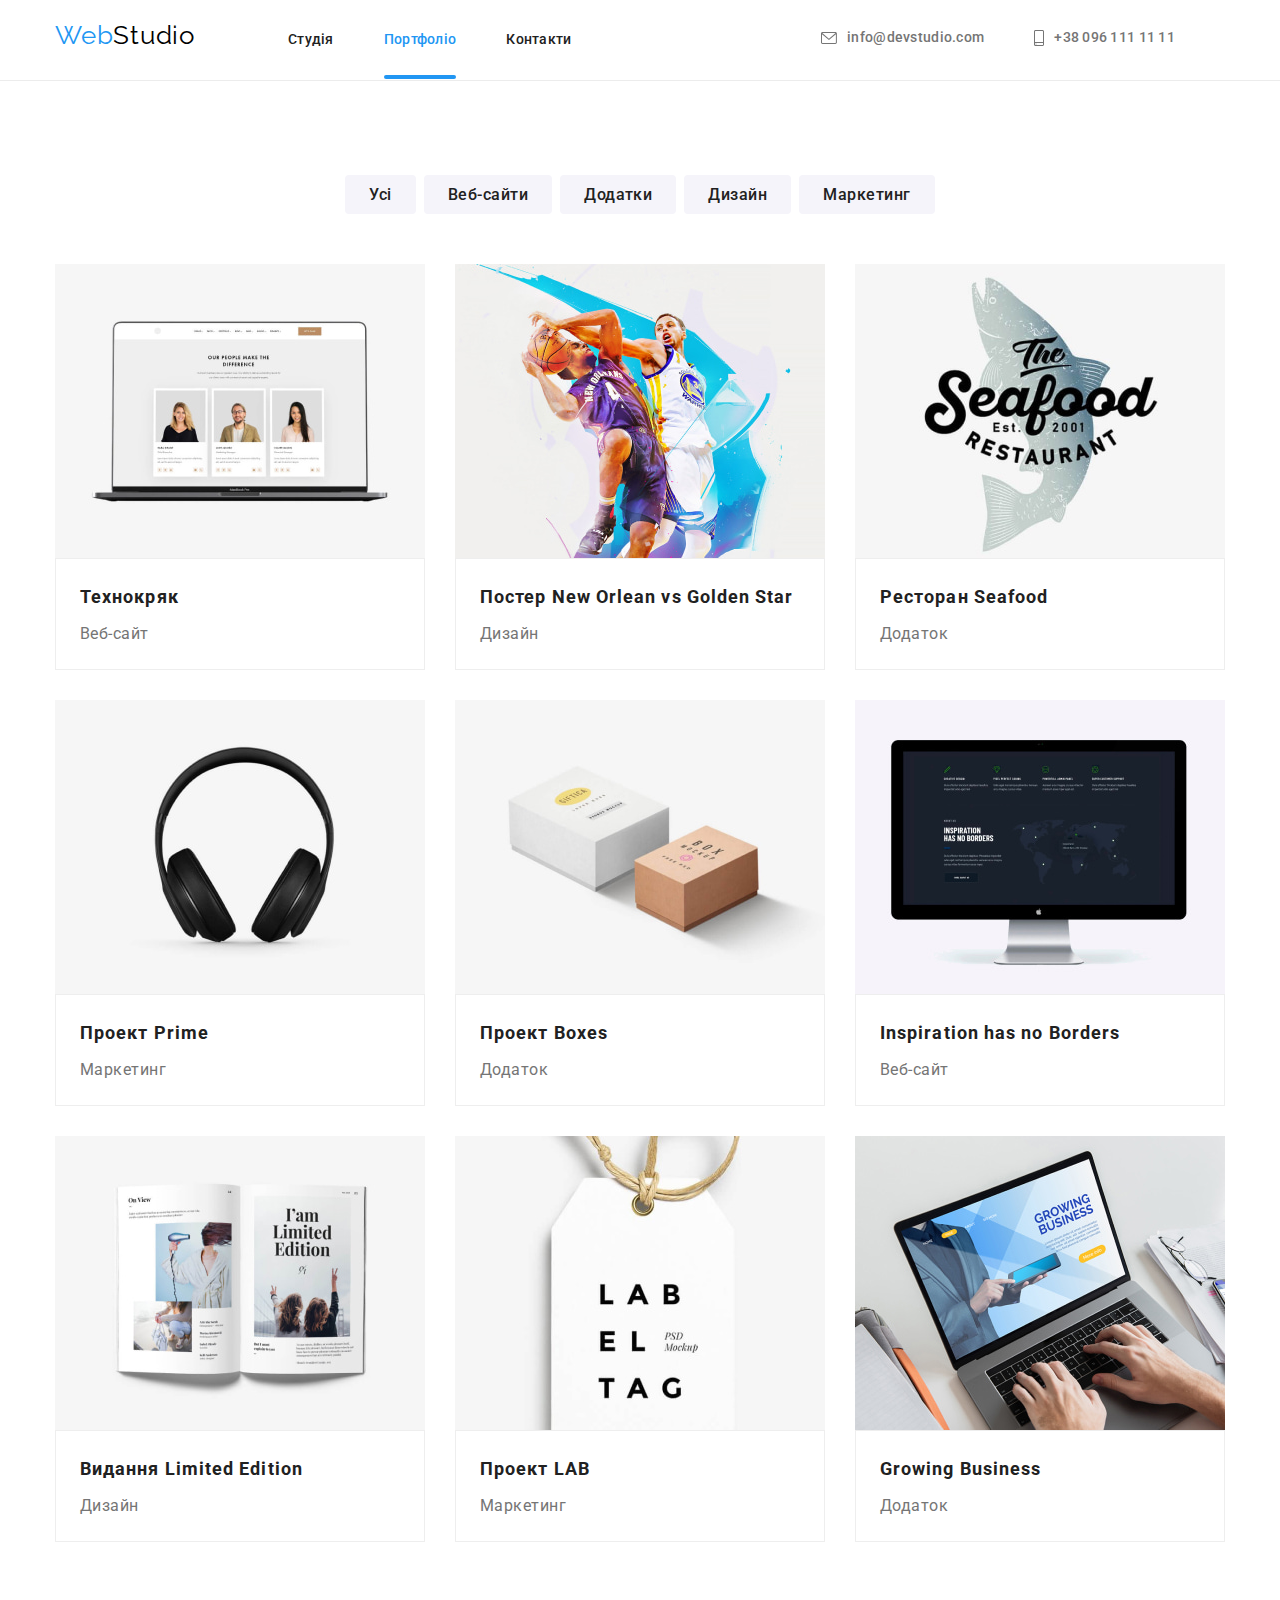
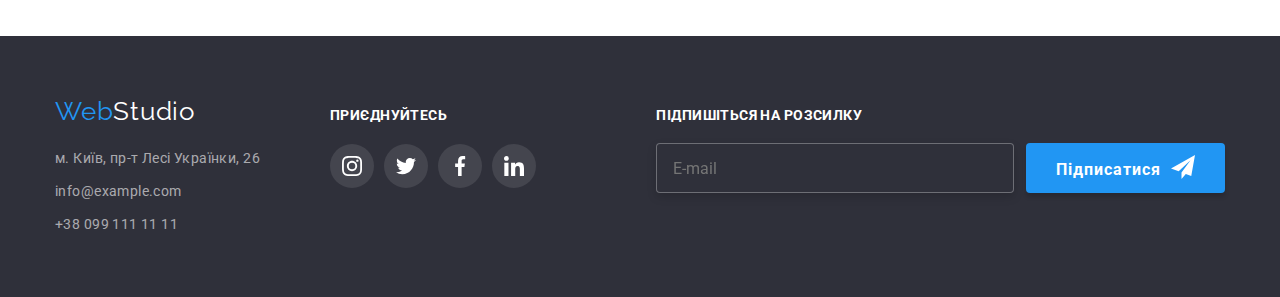
==== commit 68279566: "corrections" ====
--- a/portfolio.html
+++ b/portfolio.html
@@ -15,7 +15,7 @@
       rel="stylesheet"
       href="https://cdnjs.cloudflare.com/ajax/libs/modern-normalize/1.1.0/modern-normalize.min.css"
     />
-    <link rel="stylesheet" href="./css/styles.css" />
+    <link rel="stylesheet" href="./css/main.min.css" />
   </head>
   <body>
     <!-- Header-->
@@ -118,7 +118,7 @@
                 </div>
               </div>
               <div class="filter-item-list__poster-text">
-                <h3 class="filter-item-title">Постер New Orlean vs Golden Star</h3>
+                <h3 class="filter-item-list__title">Постер New Orlean vs Golden Star</h3>
                 <p class="filter-item-list__text">Дизайн</p>
               </div>
             </li>
@@ -328,7 +328,7 @@
           </ul>
         </div>
         <div class="footer-subscription">
-          <h2 class="footer-subscription-__title">Підпишіться на розсилку</h2>
+          <h2 class="footer-subscription__title">Підпишіться на розсилку</h2>
           <div class="footer-subscription__form">
             <label class="footer-subscription__label" for="user-email"></label>
             <input class="footer-subscription__input" type="email" name="user-email" id="user-email" placeholder="E-mail"/>
--- a/css/main.min.css
+++ b/css/main.min.css
@@ -0,0 +1 @@
+:root{--main-font: "Roboto", sans-serif;--secondary-font: "Raleway", sans-serif;--main-text-color: #757575;--title-color: #212121;--accent-color: #2196f3;--white: #ffffff;--black: #000000;--border-color: #ececec;--icon-color: #AFB1B8;--first-bg-color: #f5f4fa;--second-bg-color: #2f303a;--hero-bg-color: #C4C4C4;--main-animation: 250ms cubic-bezier(0.4, 0, 0.2, 1)}.visually-hidden{position:absolute;width:1px;height:1px;margin:-1px;border:0;padding:0;white-space:nowrap;clip:rect(0 0 0 0);overflow:hidden}body{font-family:var(--main-font);font-size:14px;line-height:1.71;letter-spacing:.03em;color:var(--main-text-color);background-color:var(--white)}.container{width:1200px;-webkit-box-align:center;-ms-flex-align:center;align-items:center;padding-left:15px;padding-right:15px;margin-left:auto;margin-right:auto}h1,h2,h3,p,ul{margin:0;padding:0}.list{margin:0;padding:0;list-style:none}.header{background-color:var(--white);border-bottom:1px solid var(--border-color)}.nav{display:-webkit-box;display:-ms-flexbox;display:flex;-webkit-box-align:baseline;-ms-flex-align:baseline;align-items:baseline}.nav__logo{margin-right:93px;font-family:var(--secondary-font);font-size:26px;line-height:1.19;letter-spacing:.03em;text-decoration:none;color:var(--black)}.nav__logo-text{color:var(--accent-color)}.nav-list{display:-webkit-box;display:-ms-flexbox;display:flex}.nav-list .nav-list__item{margin-right:50px;padding-top:32px;padding-bottom:32px}.nav-list .nav-list .nav-list__item:last-child{margin-right:0}.nav .nav-list__item{font-weight:500;font-size:14px;line-height:1.14;letter-spacing:.02em}.nav-list__link{text-decoration:none;color:var(--title-color);-webkit-transition:var(--main-animation);transition:var(--main-animation)}.nav-list__link[title]{color:var(--accent-color);text-decoration:none}.nav-list__link:hover,.nav-list__link:focus{color:var(--accent-color)}.nav-list__link--current{position:relative}.nav-list__link--current::after{content:"";display:block;width:100%;height:4px;border-radius:2px;bottom:-32px;background:currentColor;position:absolute}.header-list{display:-webkit-box;display:-ms-flexbox;display:flex;-webkit-box-align:center;-ms-flex-align:center;align-items:center;margin-left:auto;font-weight:500;font-size:14px;line-height:1.14;letter-spacing:.02em}.header-list .header-list__item{margin-right:50px}.header-list .header-list .header-list__item:last-child{margin-right:0}.header-list__link{display:-webkit-box;display:-ms-flexbox;display:flex;-webkit-box-align:center;-ms-flex-align:center;align-items:center;text-decoration:none;color:var(--main-text-color);-webkit-transition:var(--main-animation);transition:var(--main-animation)}.header-list__link:hover,.header-list__link:focus{color:var(--accent-color)}.header-list__icon{margin-right:10px;fill:currentColor}.hero{margin-left:auto;margin-right:auto;padding-top:200px;padding-bottom:200px;max-width:1600px;text-align:center;background-image:-webkit-gradient(linear, left top, left bottom, from(rgba(47, 48, 58, 0.4)), to(rgba(47, 48, 58, 0.4))),url(../images/hero-background.jpg);background-image:linear-gradient(rgba(47, 48, 58, 0.4), rgba(47, 48, 58, 0.4)),url(../images/hero-background.jpg);background-color:var(--hero-bg-color);background-position:center;background-repeat:no-repeat;background-size:cover}.hero__title{margin-bottom:30px;margin-right:auto;margin-left:auto;width:696px;font-weight:900;font-size:44px;line-height:1.36;letter-spacing:.06em;text-transform:uppercase;color:var(--white)}.hero__btn{padding:10px 32px 10px 32px;font-weight:700;font-size:16px;line-height:1.88;letter-spacing:.06em;color:var(--white);background-color:var(--accent-color);-webkit-box-shadow:0px 4px 4px rgba(0,0,0,.15);box-shadow:0px 4px 4px rgba(0,0,0,.15);border-color:rgba(0,0,0,0);border-radius:4px;cursor:pointer}.hero__btn:hover,.hero__btn:focus{color:var(--white);background-color:var(--accent-color)}.advantages{padding-top:94px;padding-bottom:94px}.advantages-list{display:-webkit-box;display:-ms-flexbox;display:flex}.advantages-list__item{width:270px;margin-right:30px}.advantages-list__item:last-child{margin-right:0}.advantages-list__icon{display:-webkit-box;display:-ms-flexbox;display:flex;-webkit-box-align:center;-ms-flex-align:center;align-items:center;-webkit-box-pack:center;-ms-flex-pack:center;justify-content:center;width:270px;height:120px;margin-bottom:30px;border-radius:4px;background-color:var(--first-bg-color)}.advantages-list__title{margin-bottom:10px;font-size:14px;line-height:1.14;letter-spacing:.03em;text-transform:uppercase;color:var(--title-color)}.advantages-list__text{font-size:14px;line-height:1.71;letter-spacing:.03em;color:var(--main-text-color)}.activity{padding-bottom:94px}.activity__title{text-align:center;margin-bottom:50px;font-size:36px;line-height:1.17;letter-spacing:.03em;color:var(--title-color)}.activity-list{display:-webkit-box;display:-ms-flexbox;display:flex}.activity-list__item{position:relative;display:-webkit-box;display:-ms-flexbox;display:flex;margin-right:30px}.activity-list__item:last-child{margin-right:0}.activity-list__wrap{position:absolute;bottom:0;width:100%;height:70px;background:rgba(47,48,58,.8)}.activity-list__title{display:-webkit-box;display:-ms-flexbox;display:flex;-webkit-box-pack:center;-ms-flex-pack:center;justify-content:center;font-weight:700;font-size:14px;line-height:1.14;text-align:center;padding:27px 0;letter-spacing:.03em;text-transform:uppercase;color:var(--white)}.team{background-color:var(--first-bg-color);padding-top:94px;padding-bottom:94px}.team__title{text-align:center;margin-bottom:50px;font-size:36px;line-height:1.17;letter-spacing:.03em;color:var(--title-color)}.team-list{display:-webkit-box;display:-ms-flexbox;display:flex}.team-list__item{list-style:none;margin-right:30px;background-color:var(--white);-webkit-box-shadow:0px 1px 3px rgba(0,0,0,.12),0px 1px 1px rgba(0,0,0,.14),0px 2px 1px rgba(0,0,0,.2);box-shadow:0px 1px 3px rgba(0,0,0,.12),0px 1px 1px rgba(0,0,0,.14),0px 2px 1px rgba(0,0,0,.2);border-radius:0px 0px 4px 4px}.team-list__item:last-child{margin-right:0}.team-list__img{display:block;max-width:100%;height:auto}.team-list__form{padding:30px 32px 30px 32px}.team-list__title{margin-bottom:10px;text-align:center;font-weight:500;font-size:16px;line-height:1.19;letter-spacing:.03em;color:var(--title-color)}.team-list__text{text-align:center;font-size:16px;line-height:1.19;letter-spacing:.03em;color:var(--main-text-color);margin-bottom:16px}.icon-list{display:-webkit-box;display:-ms-flexbox;display:flex;list-style:none;gap:10px}.icon-list__item{width:44px;height:44px}.icon-list__link{display:-webkit-box;display:-ms-flexbox;display:flex;-webkit-box-align:center;-ms-flex-align:center;align-items:center;-webkit-box-pack:center;-ms-flex-pack:center;justify-content:center;width:100%;height:100%;color:var(--icon-color);border-radius:50%;-webkit-transition:var(--main-animation);transition:var(--main-animation)}.icon-list__link:hover,.icon-list__link:focus{background-color:var(--accent-color);width:100%;height:100%;border-radius:50%}.icon-list__icon{display:block;fill:currentColor;-webkit-transition:var(--main-animation);transition:var(--main-animation)}.icon-list__link:hover .icon-list__icon,.icon-list__link:focus .icon-list__icon{fill:var(--white)}.clients{padding-top:94px;padding-bottom:94px}.clients__title{font-weight:700;font-size:36px;line-height:1.17;text-align:center;letter-spacing:.03em;color:var(--title-color);margin-bottom:50px}.clients-list{display:-webkit-box;display:-ms-flexbox;display:flex;-webkit-box-pack:center;-ms-flex-pack:center;justify-content:center;list-style:none;gap:30px}.clients-list__item{width:170px;height:92px}.clients-list__link{display:-webkit-box;display:-ms-flexbox;display:flex;-webkit-box-align:center;-ms-flex-align:center;align-items:center;-webkit-box-pack:center;-ms-flex-pack:center;justify-content:center;width:100%;height:100%;fill:var(--icon-color);border:1px solid #afb1b8;border-radius:4px;-webkit-transition:var(--main-animation);transition:var(--main-animation)}.clients-list__link:hover,.clients-list__link:focus{border:1px solid var(--accent-color);fill:var(--accent-color)}.footer{padding-top:60px;padding-bottom:60px;background-color:var(--second-bg-color)}.footer__container{display:-webkit-box;display:-ms-flexbox;display:flex;-webkit-box-align:baseline;-ms-flex-align:baseline;align-items:baseline}.footer-contacts__logo{display:block;margin-bottom:20px;font-family:var(--secondary-font);font-size:26px;line-height:1.19;letter-spacing:.03em;text-decoration:none;color:var(--white)}.footer-contacts__text{color:var(--accent-color)}.footer-address__item{display:block;margin-bottom:9px}.footer-address__item:last-child{margin-bottom:0}.footer-address__link{font-style:normal;font-size:14px;line-height:1.71;letter-spacing:.03em;text-decoration:none;color:rgba(255,255,255,.6);-webkit-transition:var(--main-animation);transition:var(--main-animation)}.footer-address__link:hover,.footer-address__link:focus{color:var(--accent-color)}.footer-icons{margin-left:70px}.footer-icons__title{font-weight:700;font-size:14px;line-height:1.14;letter-spacing:.03em;text-transform:uppercase;color:var(--white)}.footer-icons__list{display:-webkit-box;display:-ms-flexbox;display:flex;list-style:none;gap:10px;margin-top:20px}.footer-icons__item{width:44px;height:44px}.footer-icons__link{display:-webkit-box;display:-ms-flexbox;display:flex;-webkit-box-align:center;-ms-flex-align:center;align-items:center;-webkit-box-pack:center;-ms-flex-pack:center;justify-content:center;width:100%;height:100%;color:var(--white);background-color:rgba(255,255,255,.1);border-radius:50%;-webkit-transition:var(--main-animation);transition:var(--main-animation)}.footer-icons__link:hover,.footer-icons__link:focus{background-color:var(--accent-color);width:100%;height:100%;border-radius:50%;fill:var(--white)}.footer-icons__icon{display:block;fill:currentColor}.footer-subscription{margin-left:auto}.footer-subscription__title{margin-bottom:20px;font-weight:700;font-size:14px;line-height:16px;letter-spacing:.03em;text-transform:uppercase;color:var(--white)}.footer-subscription__form{display:-webkit-box;display:-ms-flexbox;display:flex;-webkit-box-align:center;-ms-flex-align:center;align-items:center;-webkit-box-pack:center;-ms-flex-pack:center;justify-content:center}.footer-subscription__label{display:-webkit-box;display:-ms-flexbox;display:flex;-webkit-box-align:center;-ms-flex-align:center;align-items:center;-webkit-box-pack:center;-ms-flex-pack:center;justify-content:center}.footer-subscription__input{padding:15px 16px;width:358px;height:50px;font-weight:400;font-size:16px;line-height:1.25;color:var(--white);border:1px solid rgba(255,255,255,.3);-webkit-filter:drop-shadow(0px 4px 4px rgba(0, 0, 0, 0.15));filter:drop-shadow(0px 4px 4px rgba(0, 0, 0, 0.15));border-radius:4px;background-color:var(--second-bg-color)}.footer-subscription__input:focus{outline-color:1px solid rgba(255,255,255,.3)}.footer-subscription__btn{display:-webkit-box;display:-ms-flexbox;display:flex;margin-left:12px;padding:10px 28px;max-height:50px;font-weight:700;font-size:16px;line-height:1.87;letter-spacing:.06em;color:var(--white);background:var(--accent-color);-webkit-box-shadow:0px 4px 4px rgba(0,0,0,.15);box-shadow:0px 4px 4px rgba(0,0,0,.15);border-color:rgba(0,0,0,0);border-radius:4px;cursor:pointer}.footer-subscription__icon{margin-left:10px;-ms-flex-item-align:center;align-self:center;fill:var(--white)}.backdrop{position:fixed;top:0;left:0;width:100%;height:100%;background:rgba(0,0,0,.2);-webkit-transition:opacity 250ms cubic-bezier(0.4, 0, 0.2, 1),visibility 250ms cubic-bezier(0.4, 0, 0.2, 1);transition:opacity 250ms cubic-bezier(0.4, 0, 0.2, 1),visibility 250ms cubic-bezier(0.4, 0, 0.2, 1)}.backdrop.is-hidden{visibility:hidden;opacity:0;pointer-events:none}.modal{position:absolute;top:50%;left:50%;-webkit-transform:translate(-50%, -50%);transform:translate(-50%, -50%);padding:40px;width:528px;max-height:581px;background:var(--white);-webkit-box-shadow:0px 1px 3px rgba(0,0,0,.12),0px 1px 1px rgba(0,0,0,.14),0px 2px 1px rgba(0,0,0,.2);box-shadow:0px 1px 3px rgba(0,0,0,.12),0px 1px 1px rgba(0,0,0,.14),0px 2px 1px rgba(0,0,0,.2);border-radius:4px}.modal-close-btn{position:absolute;display:-webkit-box;display:-ms-flexbox;display:flex;-webkit-box-align:center;-ms-flex-align:center;align-items:center;-webkit-box-pack:center;-ms-flex-pack:center;justify-content:center;top:8px;right:8px;width:30px;height:30px;color:var(--white);background:var(--white);border:1px solid rgba(0,0,0,.1);border-radius:50%;cursor:pointer}.modal-close{fill:var(--black);-webkit-transition:var(--main-animation);transition:var(--main-animation)}.modal-close:hover{fill:var(--accent-color)}.form-title{text-align:center;font-weight:700;font-size:20px;line-height:1.15;letter-spacing:.03em;color:var(--title-color)}.input-wrap{position:relative;margin-bottom:10px}.form-label{font-weight:400;font-size:12px;line-height:1.17;letter-spacing:.01em;color:var(--main-text-color)}.form-input{padding:12px 42px;width:100%;height:40px;border:1px solid rgba(33,33,33,.2);border-radius:4px;cursor:pointer;-webkit-transition:var(--main-animation);transition:var(--main-animation)}.form-input:focus{outline-color:var(--accent-color)}.input-icon{position:absolute;top:50%;left:12px;-webkit-transform:translatey(-50%);transform:translatey(-50%);-webkit-transition:var(--main-animation);transition:var(--main-animation)}.form-input:focus+.input-icon{fill:var(--accent-color)}.form-textarea{padding:12px 16px;resize:none;width:100%;height:120px;border:1px solid rgba(33,33,33,.2);border-radius:4px;-webkit-transition:var(--main-animation);transition:var(--main-animation)}.form-textarea::-webkit-input-placeholder{font-size:12px;line-height:1.17;letter-spacing:.01em;color:rgba(117,117,117,.5)}.form-textarea::-moz-placeholder{font-size:12px;line-height:1.17;letter-spacing:.01em;color:rgba(117,117,117,.5)}.form-textarea:-ms-input-placeholder{font-size:12px;line-height:1.17;letter-spacing:.01em;color:rgba(117,117,117,.5)}.form-textarea::-ms-input-placeholder{font-size:12px;line-height:1.17;letter-spacing:.01em;color:rgba(117,117,117,.5)}.form-textarea::placeholder{font-size:12px;line-height:1.17;letter-spacing:.01em;color:rgba(117,117,117,.5)}.form-textarea:focus{outline-color:var(--accent-color)}.textarea-wrap{margin-bottom:20px}.check-text span{display:-webkit-box;display:-ms-flexbox;display:flex;-webkit-box-align:center;-ms-flex-align:center;align-items:center;width:16px;height:15px;border:2px solid var(--title-color);border-radius:2px;margin-right:7px;-webkit-transition:250ms cubic-bezier(0.4, 0, 0.2, 1);transition:250ms cubic-bezier(0.4, 0, 0.2, 1)}.check-icon{fill:rgba(0,0,0,0)}.modal-checkbox:checked+.check-text .check-icon{fill:var(--white)}.modal-checkbox:checked+.check-text span{background-color:var(--accent-color);border:none}.check-wrap{display:-webkit-box;display:-ms-flexbox;display:flex;-webkit-box-align:center;-ms-flex-align:center;align-items:center;-webkit-box-pack:center;-ms-flex-pack:center;justify-content:center;margin-bottom:30px}.check-text{display:-webkit-box;display:-ms-flexbox;display:flex;-webkit-box-align:center;-ms-flex-align:center;align-items:center;-webkit-box-pack:center;-ms-flex-pack:center;justify-content:center;font-weight:400;font-size:14px;line-height:1.71;letter-spacing:.03em;color:var(--main-text-color)}.check-link{position:relative;margin-left:4px;text-decoration:none;font-weight:400;font-size:14px;line-height:1.71;letter-spacing:.03em;color:var(--accent-color)}.check-link::after{position:absolute;content:"";display:block;width:100%;height:1px;bottom:5px;background:currentColor}.form-btn{display:block;margin-left:auto;margin-right:auto;padding:10px 52px;font-weight:700;font-size:16px;line-height:30px;letter-spacing:.06em;color:var(--white);background-color:var(--accent-color);-webkit-box-shadow:0px 4px 4px rgba(0,0,0,.15);box-shadow:0px 4px 4px rgba(0,0,0,.15);border-radius:4px;border-color:rgba(0,0,0,0);cursor:pointer}.filter{padding-top:94px;padding-bottom:94px}.filter-btn-list{display:-webkit-box;display:-ms-flexbox;display:flex;-webkit-box-pack:center;-ms-flex-pack:center;justify-content:center;margin-bottom:50px}.filter-btn-list__item{margin-right:8px}.filter-btn-list__item:last-child{margin-right:0}.filter-btn-list__btn{padding:6px 22px 6px 22px;font-family:var(--main-font);font-weight:500;font-size:16px;line-height:1.44;text-align:center;letter-spacing:.03em;color:var(--title-color);background:var(--first-bg-color);border-radius:4px;border-color:rgba(0,0,0,0);cursor:pointer;-webkit-transition:var(--main-animation);transition:var(--main-animation)}.filter-btn-list__btn:hover,.filter-btn-list__btn:focus{color:var(--white);background-color:var(--accent-color);-webkit-box-shadow:0px 3px 1px rgba(0,0,0,.1),0px 1px 2px rgba(0,0,0,.08),0px 2px 2px rgba(0,0,0,.12);box-shadow:0px 3px 1px rgba(0,0,0,.1),0px 1px 2px rgba(0,0,0,.08),0px 2px 2px rgba(0,0,0,.12);border-radius:4px}.filter-item-list{display:-webkit-box;display:-ms-flexbox;display:flex;-ms-flex-wrap:wrap;flex-wrap:wrap;gap:30px}.filter-item-list__item{-webkit-transition:var(--main-animation);transition:var(--main-animation)}.filter-item-list__item:hover{-webkit-box-shadow:0px 1px 1px rgba(0,0,0,.12),0px 4px 4px rgba(0,0,0,.06),1px 4px 6px rgba(0,0,0,.16);box-shadow:0px 1px 1px rgba(0,0,0,.12),0px 4px 4px rgba(0,0,0,.06),1px 4px 6px rgba(0,0,0,.16)}.filter-item-list__wrapper{position:relative;display:-webkit-box;display:-ms-flexbox;display:flex;overflow:hidden}.filter-item-list__wrapper:hover .filter-item-list__overlay{-webkit-transform:translateY(0);transform:translateY(0)}.filter-item-list__img{display:-webkit-box;display:-ms-flexbox;display:flex;max-width:100%;height:auto}.filter-item-list__overlay{position:absolute;display:-webkit-box;display:-ms-flexbox;display:flex;padding:63px 24px;width:100%;height:100%;background:rgba(33,150,243,.9);-webkit-transform:translatey(100%);transform:translatey(100%);-webkit-transition:var(--main-animation);transition:var(--main-animation)}.filter-item-list__overlay>p{max-width:322px;max-height:168px;font-size:18px;line-height:1.56;letter-spacing:.03em;color:var(--white)}.filter-item-list__poster-text{padding:20px 24px 20px 24px;border:1px solid #eee}.filter-item-list__title{margin-bottom:4px;font-size:18px;line-height:2;letter-spacing:.06em;color:var(--title-color)}.filter-item-list__text{font-size:16px;line-height:1.88;letter-spacing:.03em;color:var(--main-text-color)}/*# sourceMappingURL=main.min.css.map */